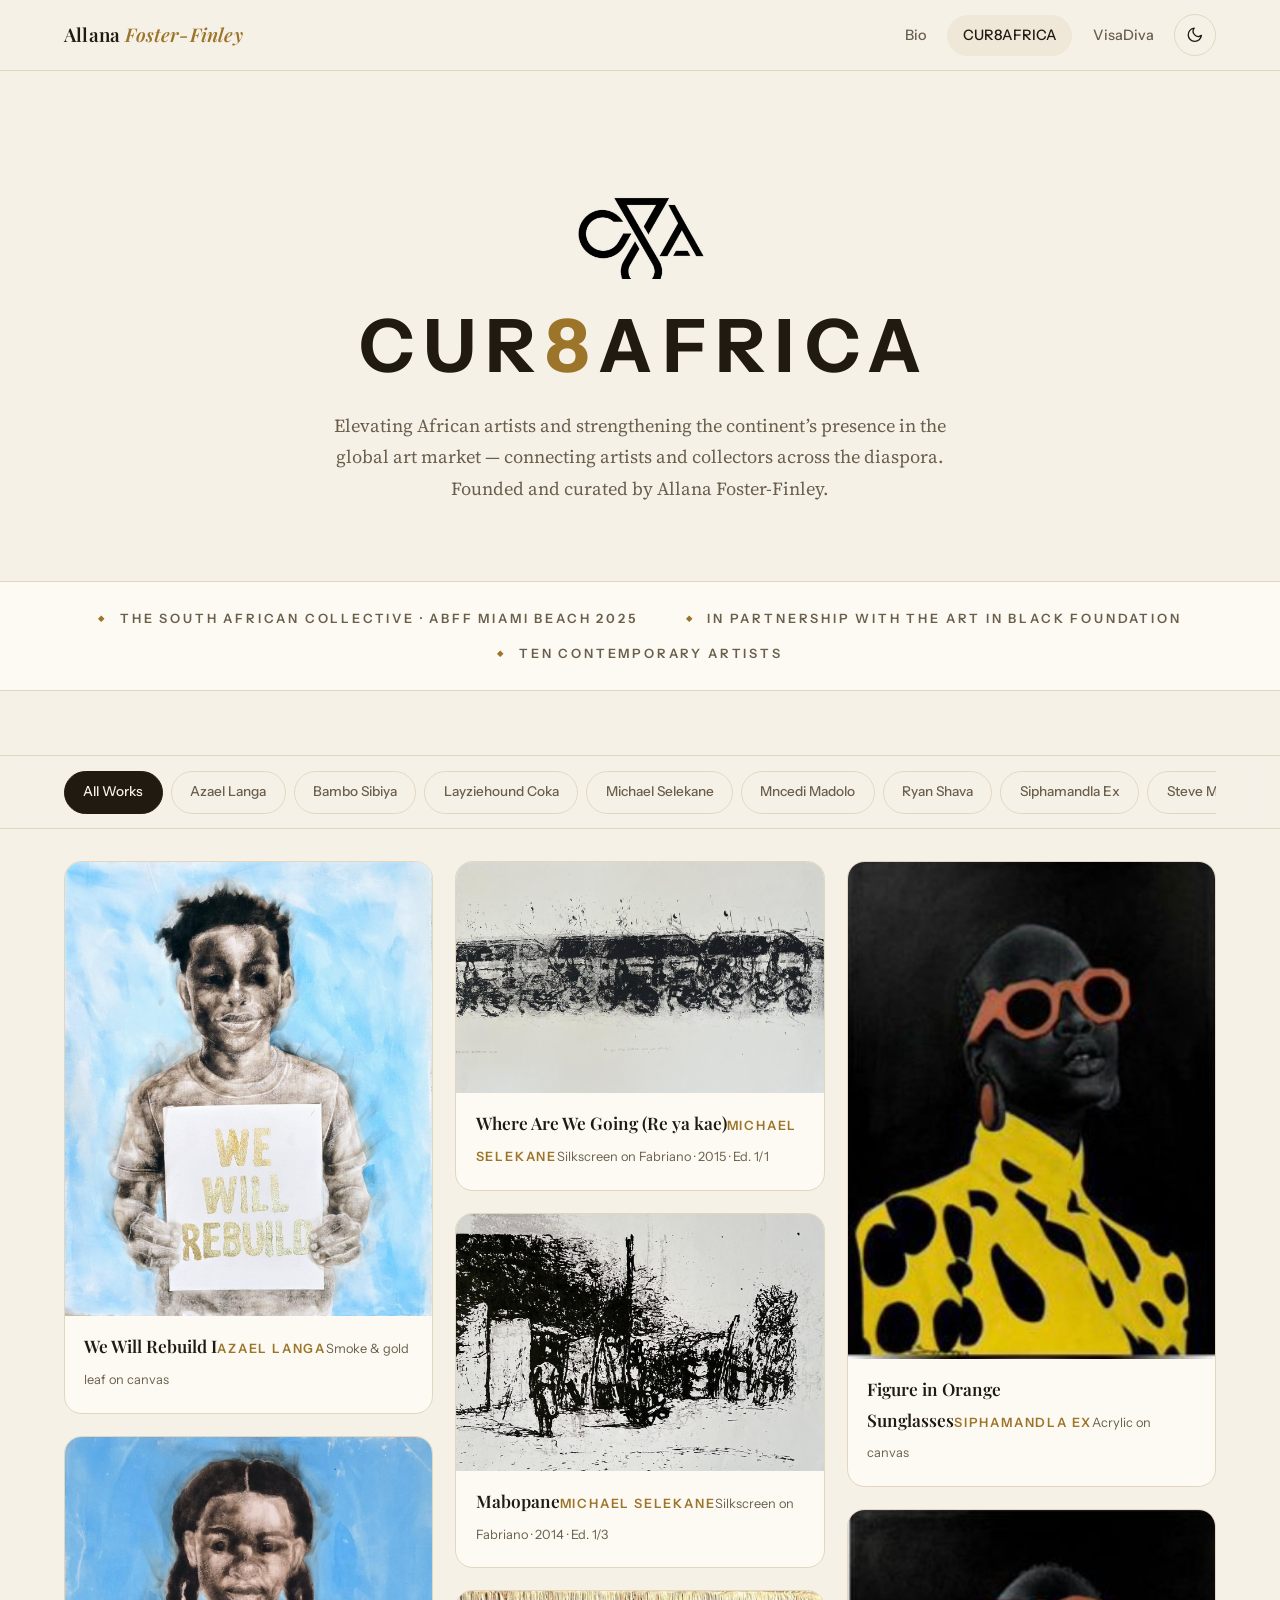
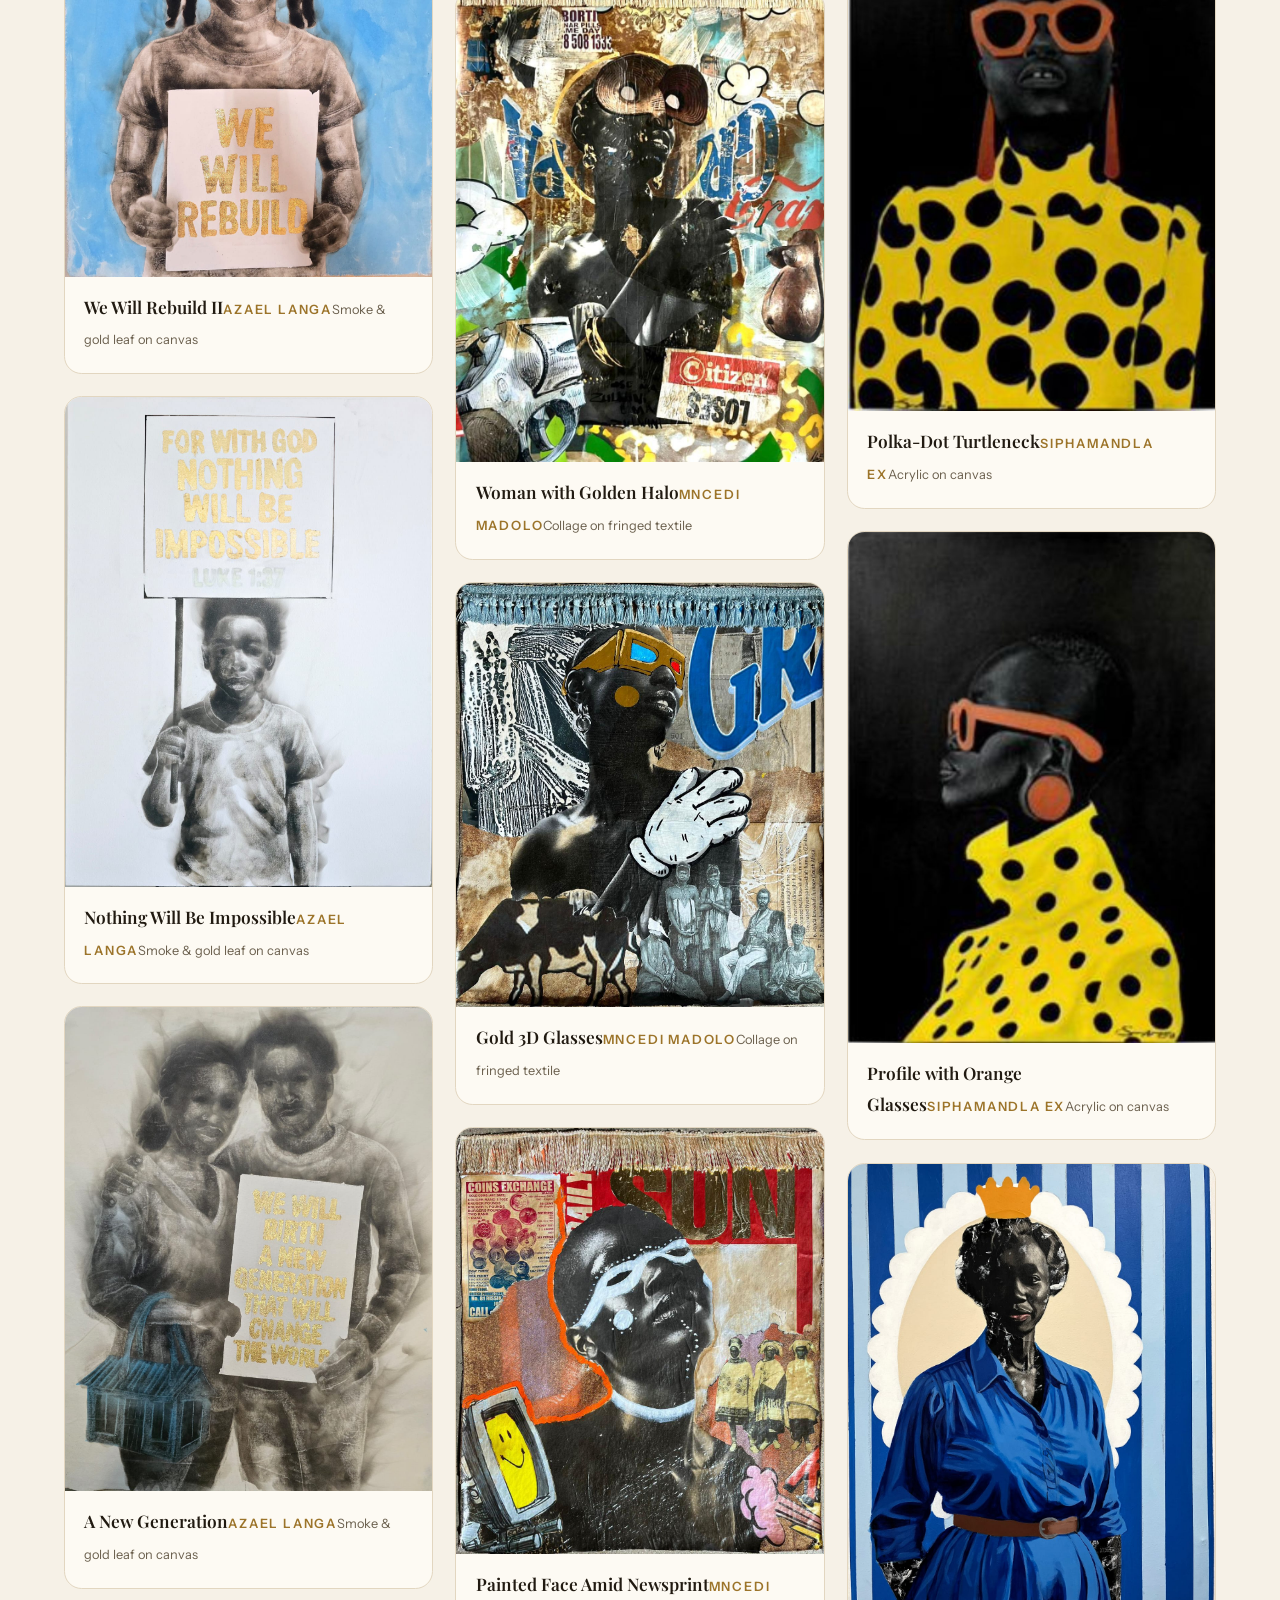
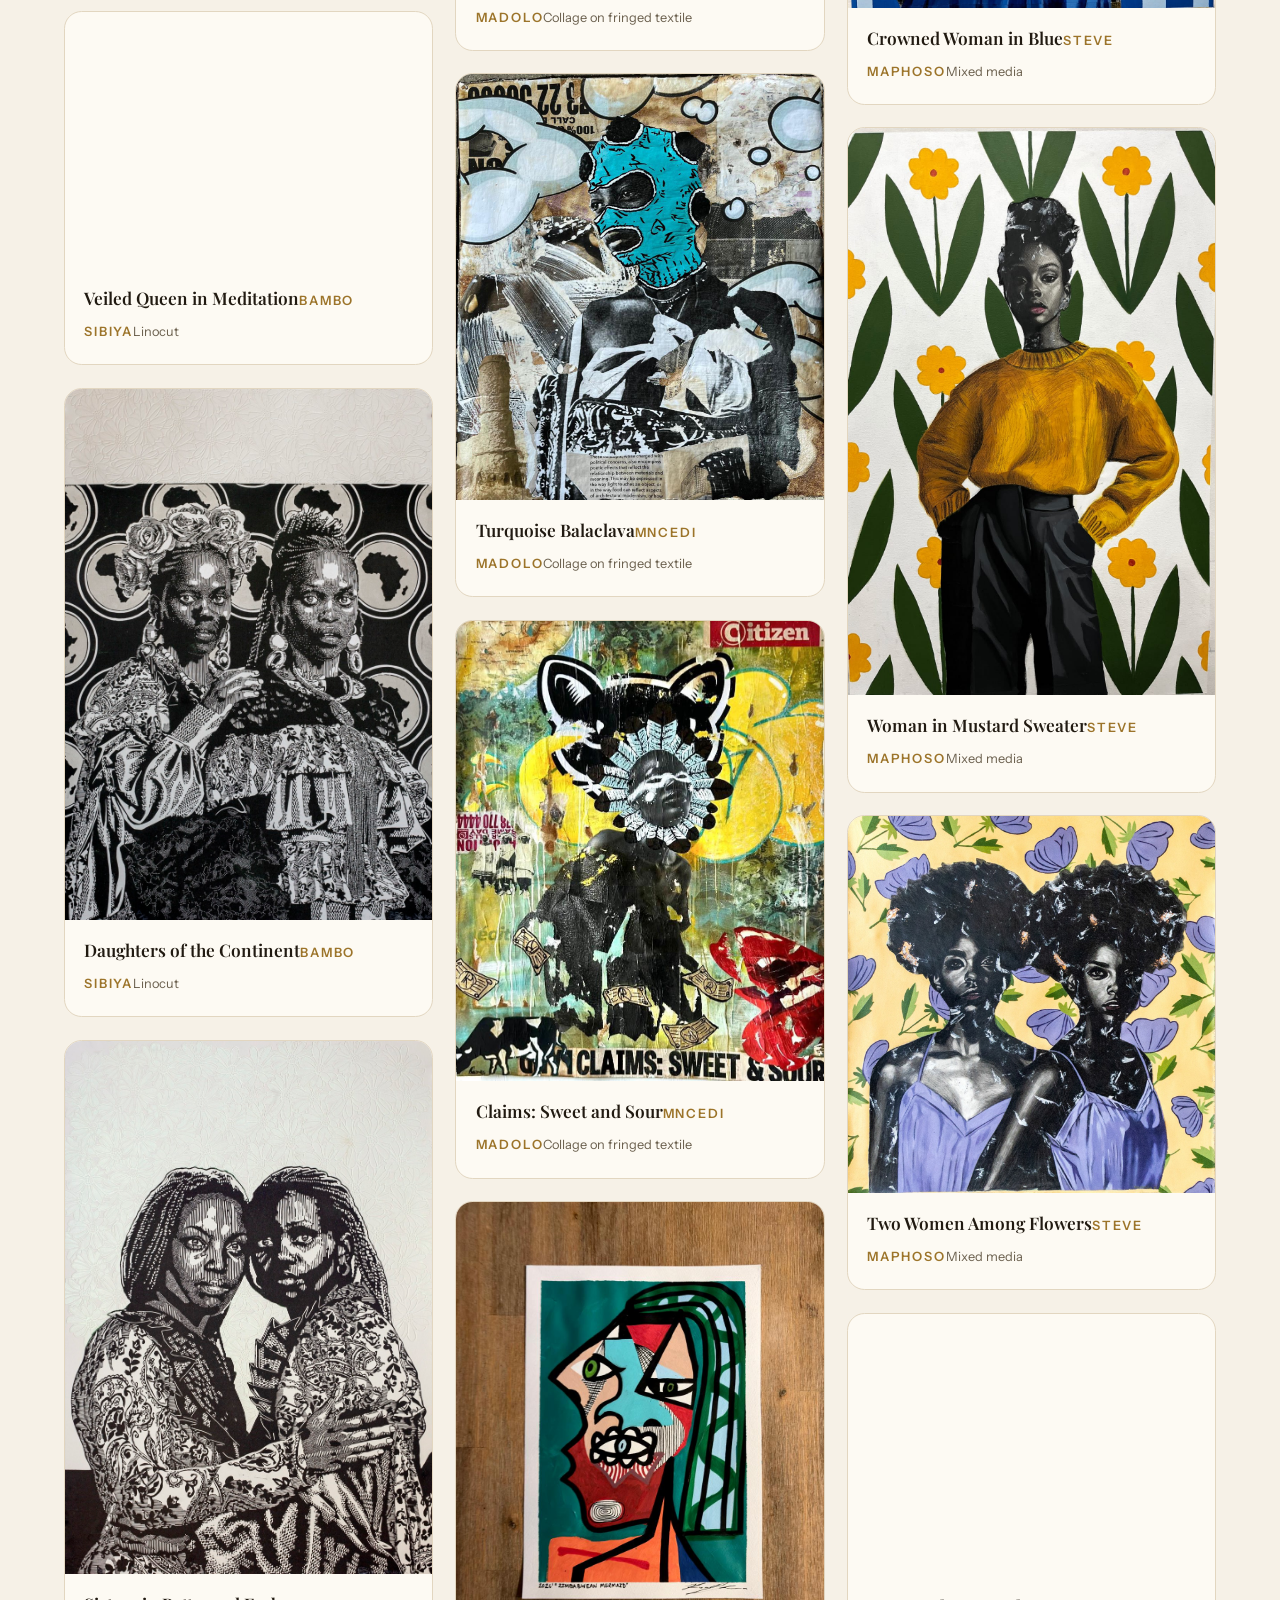
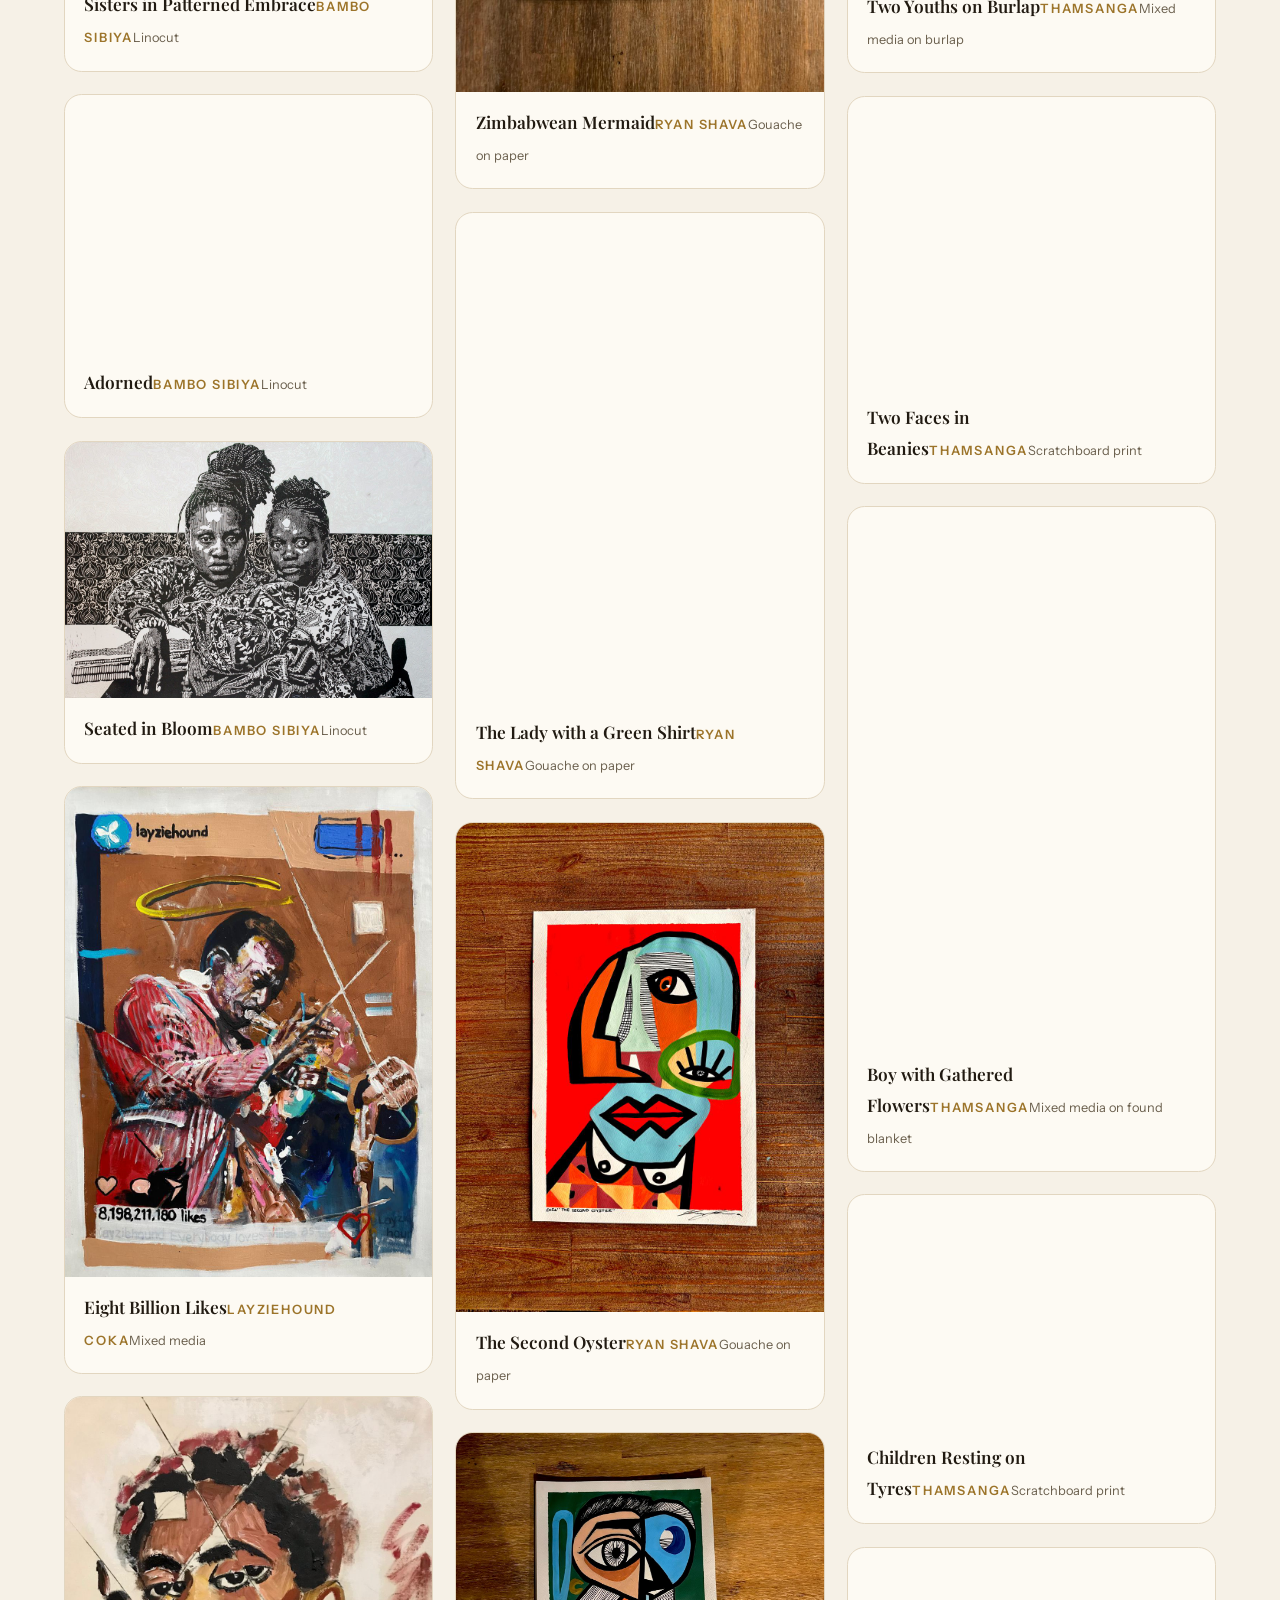
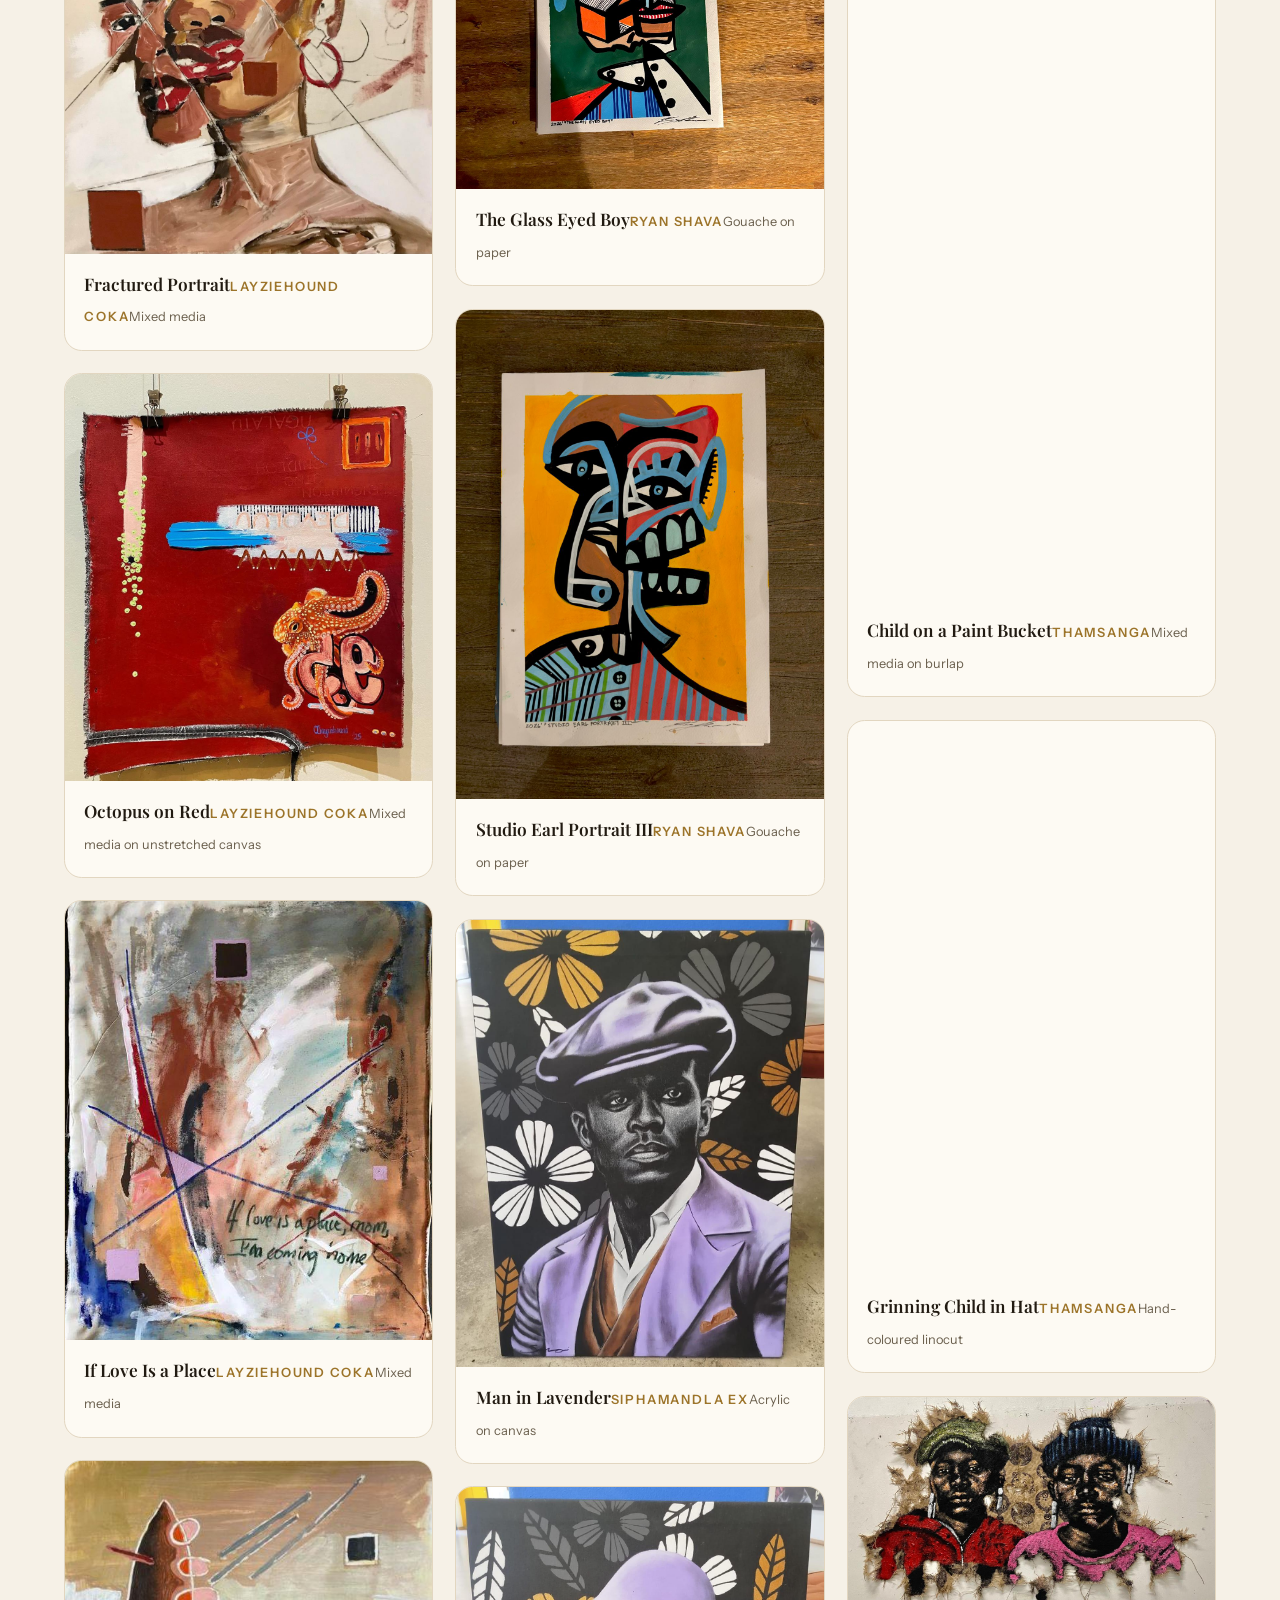
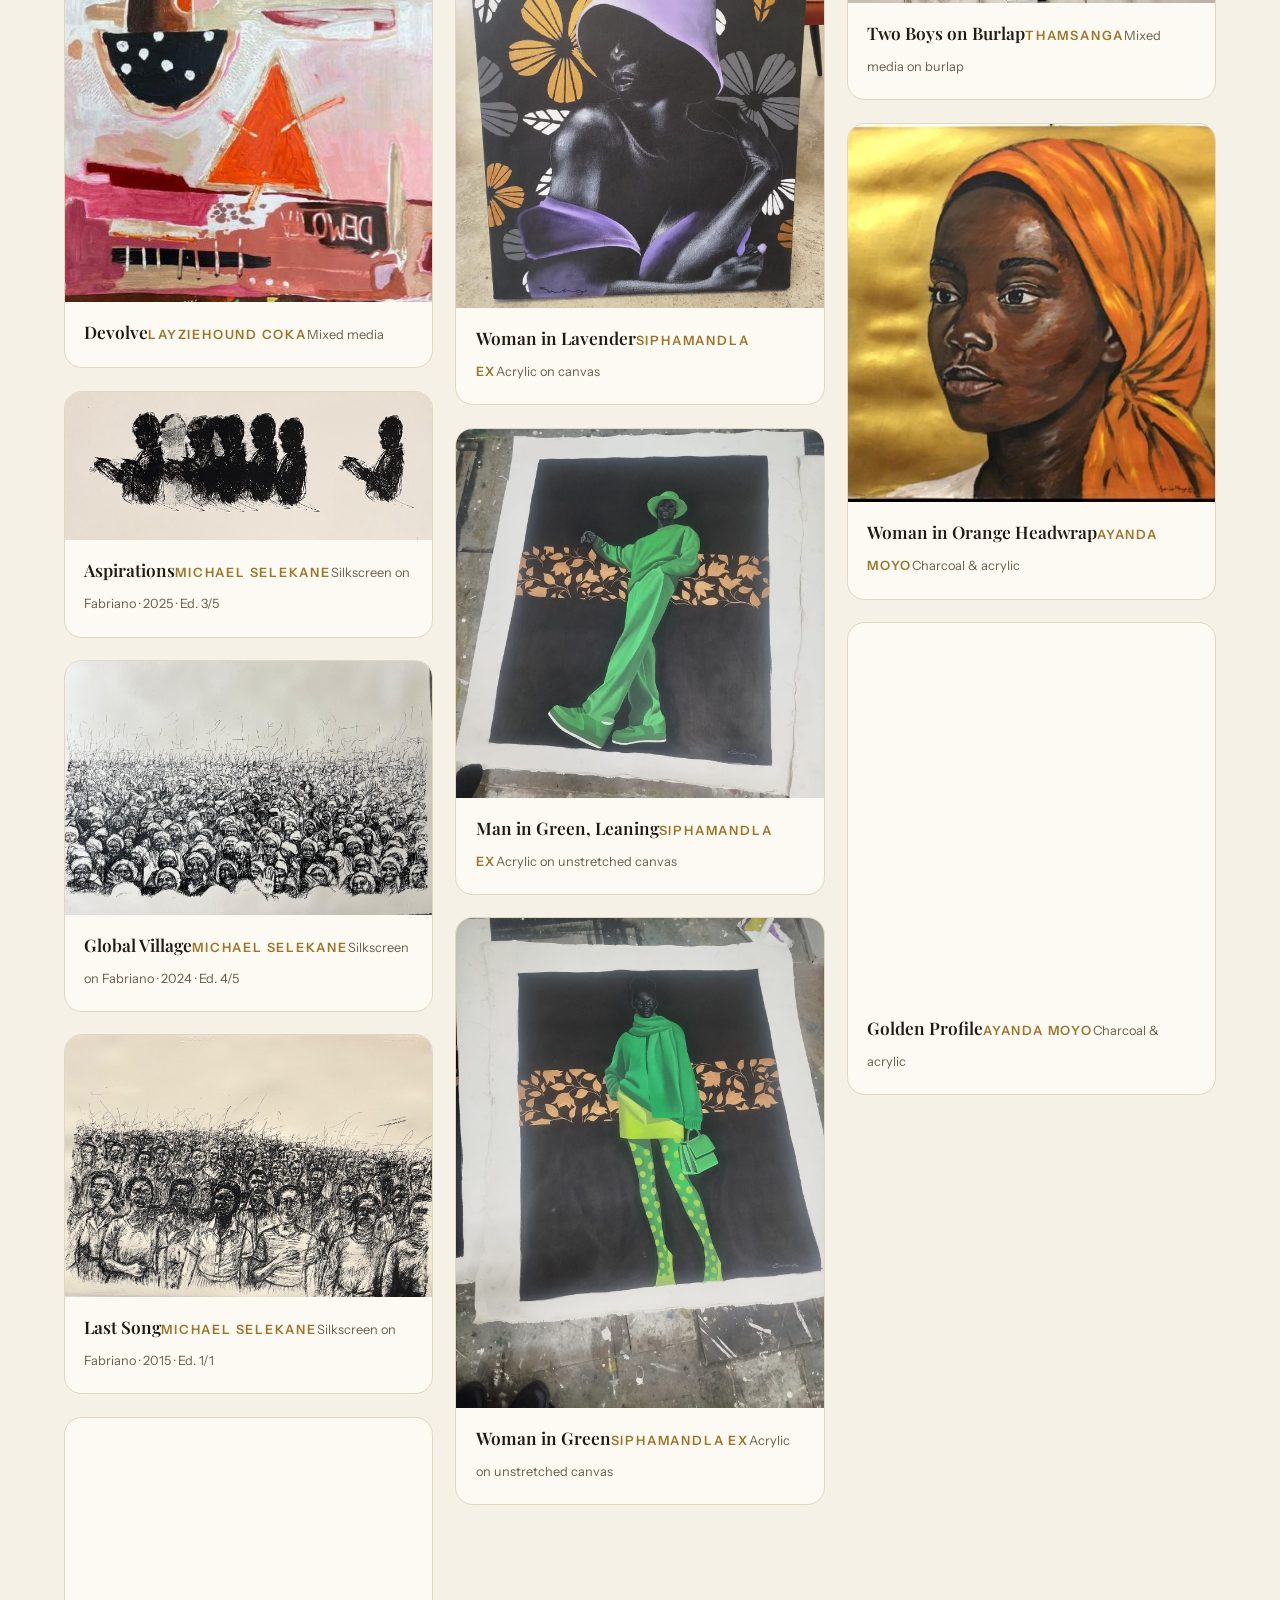
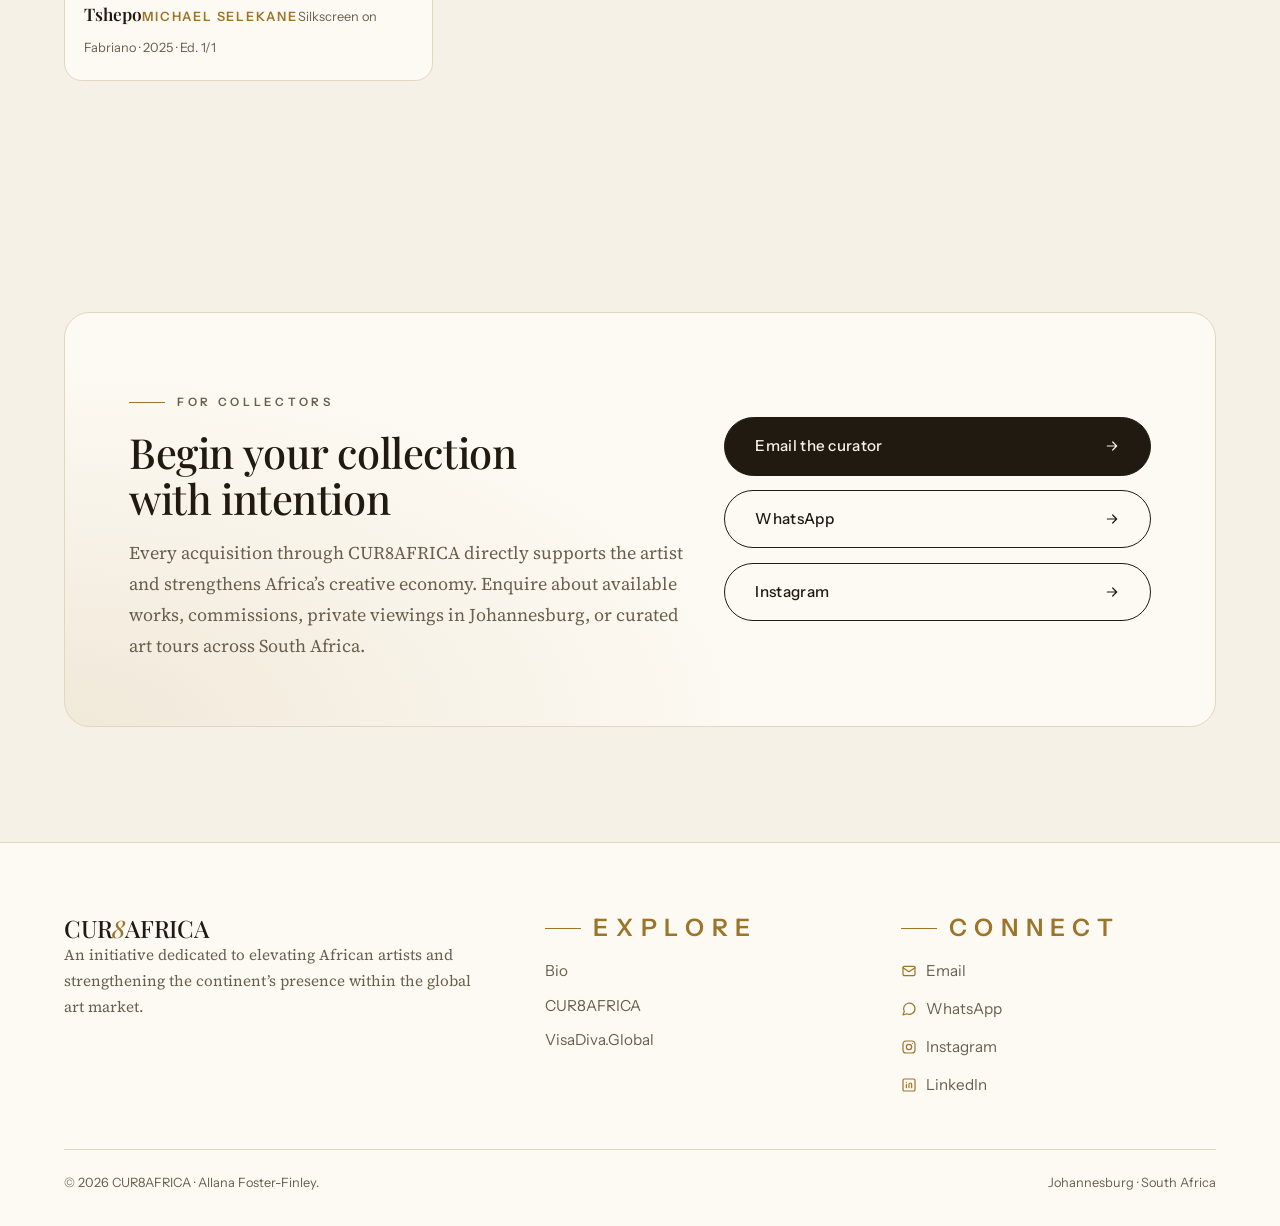
==== cur8africa.html @ b6841951 "Allana Foster-Finley — personal site (Bio, CUR8AFRICA, VisaDiva) Co-Authored-By: Claude Fable 5 <nor" ====
<!DOCTYPE html>
<html lang="en">
<head>
  <meta charset="UTF-8">
  <meta name="viewport" content="width=device-width, initial-scale=1">
  <title>CUR8AFRICA — Contemporary African Art, Curated by Allana Foster-Finley</title>
  <meta name="description" content="CUR8AFRICA connects African artists and collectors across the diaspora. Explore the collection — smoke paintings, linocuts, silkscreens and collage from ten contemporary artists.">
  <!-- Social share cards. NOTE: update the og:url/og:image domain when the site deploys. -->
  <meta property="og:type" content="website">
  <meta property="og:site_name" content="Allana Foster-Finley">
  <meta property="og:title" content="CUR8AFRICA — Contemporary African Art">
  <meta property="og:description" content="Ten contemporary African artists, one collection. Connecting artists and collectors across the diaspora — curated by Allana Foster-Finley.">
  <meta property="og:url" content="https://allanafosterfinley.com/cur8africa.html">
  <meta property="og:image" content="https://allanafosterfinley.com/assets/brand/og-cur8.jpg">
  <meta property="og:image:width" content="1200">
  <meta property="og:image:height" content="630">
  <meta name="twitter:card" content="summary_large_image">
  <meta name="twitter:title" content="CUR8AFRICA — Contemporary African Art">
  <meta name="twitter:description" content="Ten contemporary African artists, one collection. Connecting artists and collectors across the diaspora — curated by Allana Foster-Finley.">
  <meta name="twitter:image" content="https://allanafosterfinley.com/assets/brand/og-cur8.jpg">
  <link rel="icon" href="assets/brand/favicon.svg" type="image/svg+xml">
  <link rel="preconnect" href="https://fonts.googleapis.com">
  <link rel="preconnect" href="https://fonts.gstatic.com" crossorigin>
  <link rel="stylesheet" href="css/styles.css">
  <script>
    (function () {
      var t = localStorage.getItem('aff-theme') ||
        (matchMedia('(prefers-color-scheme: dark)').matches ? 'dark' : 'light');
      document.documentElement.setAttribute('data-theme', t);
    })();
  </script>
</head>
<body>
  <a class="skip-link" href="#main">Skip to main content</a>

  <header class="site-header">
    <div class="wrap site-header__inner">
      <a class="brand" href="index.html">Allana <em>Foster-Finley</em></a>
      <button class="nav-burger" type="button" aria-expanded="false" aria-controls="site-nav" aria-label="Open menu">
        <svg viewBox="0 0 24 24" fill="none" stroke="currentColor" stroke-width="1.8" stroke-linecap="round" aria-hidden="true"><path d="M4 7h16M4 12h16M4 17h16"/></svg>
      </button>
      <nav class="site-nav" id="site-nav" aria-label="Primary">
        <a href="index.html">Bio</a>
        <a href="cur8africa.html" aria-current="page">CUR8AFRICA</a>
        <a href="visadiva.html">VisaDiva</a>
        <button class="theme-toggle" type="button" aria-label="Toggle dark mode">
          <svg class="icon-moon" viewBox="0 0 24 24" fill="none" stroke="currentColor" stroke-width="1.8" stroke-linecap="round" stroke-linejoin="round" aria-hidden="true"><path d="M21 12.8A9 9 0 1 1 11.2 3a7 7 0 0 0 9.8 9.8z"/></svg>
          <svg class="icon-sun" viewBox="0 0 24 24" fill="none" stroke="currentColor" stroke-width="1.8" stroke-linecap="round" stroke-linejoin="round" aria-hidden="true"><circle cx="12" cy="12" r="4"/><path d="M12 2v2m0 16v2M4.9 4.9l1.4 1.4m11.4 11.4 1.4 1.4M2 12h2m16 0h2M4.9 19.1l1.4-1.4M17.7 6.3l1.4-1.4"/></svg>
        </button>
      </nav>
    </div>
  </header>

  <main id="main">
    <!-- ======= Gallery hero ======= -->
    <section class="gallery-hero">
      <div class="wrap">
        <img class="cur8-mark-img reveal" src="assets/brand/cur8africa-logo.jpg"
             alt="" width="500" height="500" fetchpriority="high">
        <h1 class="reveal" style="--d:.08s">CUR<span>8</span>AFRICA</h1>
        <p class="gallery-hero__sub reveal" style="--d:.16s">
          Elevating African artists and strengthening the continent&rsquo;s presence in the global
          art market — connecting artists and collectors across the diaspora. Founded and curated
          by Allana Foster-Finley.
        </p>
      </div>
    </section>

    <!-- ======= Exhibition note ======= -->
    <section class="roles" aria-label="Exhibition history">
      <div class="wrap">
        <ul>
          <li>The South African Collective &middot; ABFF Miami Beach 2025</li>
          <li>In partnership with the Art in Black Foundation</li>
          <li>Ten contemporary artists</li>
        </ul>
      </div>
    </section>

    <!-- ======= Filters + collection ======= -->
    <section class="section" id="collection" style="padding-top: clamp(2.5rem, 5vw, 4rem);">
      <div class="filters">
        <div class="wrap">
          <div class="filters__row" id="filters" role="group" aria-label="Filter artworks by artist"></div>
        </div>
      </div>
      <div class="wrap" style="margin-top: 2rem;">
        <p id="artist-note" class="serif" hidden
           style="font-style: italic; font-size: 1.15rem; color: var(--ink-2); margin-bottom: 1.6rem;"></p>
        <div class="masonry" id="masonry"></div>
      </div>
    </section>

    <!-- ======= Lightbox ======= -->
    <dialog class="lightbox" id="lightbox" aria-label="Artwork detail">
      <div class="lightbox__inner">
        <div class="lightbox__stage">
          <img src="" alt="">
        </div>
        <div class="lightbox__panel">
          <p class="a"></p>
          <h2></h2>
          <p class="m"></p>
          <p class="desc"></p>
          <a class="btn btn--gold" href="#">Enquire about this work</a>
        </div>
      </div>
      <button class="lightbox__close" type="button" aria-label="Close">
        <svg viewBox="0 0 24 24" fill="none" stroke="currentColor" stroke-width="1.8" stroke-linecap="round" aria-hidden="true"><path d="M6 6l12 12M18 6 6 18"/></svg>
      </button>
      <button class="lightbox__nav lightbox__nav--prev" type="button" aria-label="Previous artwork">
        <svg viewBox="0 0 24 24" fill="none" stroke="currentColor" stroke-width="1.8" stroke-linecap="round" stroke-linejoin="round" aria-hidden="true"><path d="M15 18l-6-6 6-6"/></svg>
      </button>
      <button class="lightbox__nav lightbox__nav--next" type="button" aria-label="Next artwork">
        <svg viewBox="0 0 24 24" fill="none" stroke="currentColor" stroke-width="1.8" stroke-linecap="round" stroke-linejoin="round" aria-hidden="true"><path d="M9 6l6 6-6 6"/></svg>
      </button>
    </dialog>

    <!-- ======= Collector inquiry ======= -->
    <section class="section">
      <div class="wrap">
        <div class="collector reveal">
          <div>
            <p class="kicker">For Collectors</p>
            <h2 style="margin-top:1rem;">Begin your collection with intention</h2>
            <p>Every acquisition through CUR8AFRICA directly supports the artist and strengthens
              Africa&rsquo;s creative economy. Enquire about available works, commissions, private
              viewings in Johannesburg, or curated art tours across South Africa.</p>
          </div>
          <div class="collector__actions">
            <a class="btn" href="mailto:info@allanafosterfinley.com?subject=Collector%20inquiry%20—%20CUR8AFRICA">Email the curator
              <svg viewBox="0 0 24 24" fill="none" stroke="currentColor" stroke-width="1.8" stroke-linecap="round" stroke-linejoin="round" aria-hidden="true"><path d="M5 12h14m-6-6 6 6-6 6"/></svg>
            </a>
            <a class="btn btn--ghost" href="https://wa.me/27788701417" rel="noopener" target="_blank">WhatsApp
              <svg viewBox="0 0 24 24" fill="none" stroke="currentColor" stroke-width="1.8" stroke-linecap="round" stroke-linejoin="round" aria-hidden="true"><path d="M5 12h14m-6-6 6 6-6 6"/></svg>
            </a>
            <a class="btn btn--ghost" href="https://www.instagram.com/allanafosterfinley/" rel="noopener" target="_blank">Instagram
              <svg viewBox="0 0 24 24" fill="none" stroke="currentColor" stroke-width="1.8" stroke-linecap="round" stroke-linejoin="round" aria-hidden="true"><path d="M5 12h14m-6-6 6 6-6 6"/></svg>
            </a>
          </div>
        </div>
      </div>
    </section>
  </main>

  <!-- ======= Footer ======= -->
  <footer class="site-footer">
    <div class="wrap">
      <div class="site-footer__grid">
        <div>
          <h3>CUR<em style="color:var(--gold)">8</em>AFRICA</h3>
          <p>An initiative dedicated to elevating African artists and strengthening the
            continent&rsquo;s presence within the global art market.</p>
        </div>
        <div>
          <h3 class="kicker" style="margin-bottom:1rem">Explore</h3>
          <ul class="footer-list">
            <li><a href="index.html">Bio</a></li>
            <li><a href="cur8africa.html">CUR8AFRICA</a></li>
            <li><a href="visadiva.html">VisaDiva.Global</a></li>
          </ul>
        </div>
        <div>
          <h3 class="kicker" style="margin-bottom:1rem">Connect</h3>
          <ul class="footer-list">
            <li><a href="mailto:info@allanafosterfinley.com">
              <svg viewBox="0 0 24 24" fill="none" stroke="currentColor" stroke-width="1.8" stroke-linecap="round" stroke-linejoin="round" aria-hidden="true"><rect x="3" y="5" width="18" height="14" rx="2"/><path d="m3 7 9 6 9-6"/></svg>
              Email</a></li>
            <li><a href="https://wa.me/27788701417" rel="noopener" target="_blank">
              <svg viewBox="0 0 24 24" fill="none" stroke="currentColor" stroke-width="1.8" stroke-linecap="round" stroke-linejoin="round" aria-hidden="true"><path d="M21 11.5a8.5 8.5 0 0 1-12.4 7.6L3 21l1.9-5.6A8.5 8.5 0 1 1 21 11.5z"/></svg>
              WhatsApp</a></li>
            <li><a href="https://www.instagram.com/allanafosterfinley/" rel="noopener" target="_blank">
              <svg viewBox="0 0 24 24" fill="none" stroke="currentColor" stroke-width="1.8" stroke-linecap="round" stroke-linejoin="round" aria-hidden="true"><rect x="3" y="3" width="18" height="18" rx="5"/><circle cx="12" cy="12" r="4"/><circle cx="17.2" cy="6.8" r=".8" fill="currentColor" stroke="none"/></svg>
              Instagram</a></li>
            <li><a href="https://www.linkedin.com/in/allanafosterfinley/" rel="noopener" target="_blank">
              <svg viewBox="0 0 24 24" fill="none" stroke="currentColor" stroke-width="1.8" stroke-linecap="round" stroke-linejoin="round" aria-hidden="true"><rect x="3" y="3" width="18" height="18" rx="2"/><path d="M8 11v5m0-8v.01M12 16v-5m0 0a2 2 0 0 1 4 0v5"/></svg>
              LinkedIn</a></li>
          </ul>
        </div>
      </div>
      <div class="footer-legal">
        <span>&copy; <span data-year>2026</span> CUR8AFRICA &middot; Allana Foster-Finley.</span>
        <span>Johannesburg &middot; South Africa</span>
      </div>
    </div>
  </footer>

  <script src="js/main.js" defer></script>
  <script src="js/gallery.js" defer></script>
</body>
</html>
---- css/styles.css ----
@charset "UTF-8";
/* ============================================================
   Allana Foster-Finley — shared design system
   Warm editorial: ivory, ink, gold.
   Type: Playfair Display (display) · Source Serif 4 (prose) · Instrument Sans (UI)
   ============================================================ */

@import url('https://fonts.googleapis.com/css2?family=Instrument+Sans:ital,wght@0,400;0,500;0,600;0,700;1,400&family=Playfair+Display:ital,wght@0,400;0,500;0,600;0,700;1,400;1,500&family=Source+Serif+4:ital,opsz,wght@0,8..60,400;0,8..60,500;0,8..60,600;1,8..60,400&display=swap');

:root {
  --bg: #F6F1E7;
  --surface: #FDFAF3;
  --surface-2: #EFE7D7;
  --ink: #211A11;
  --ink-2: #6A5F4D;
  --gold: #9C742A;
  --gold-soft: #C2A25E;
  --line: #E2D6C0;
  --shadow: 0 18px 50px -18px rgba(60, 44, 16, .28);
  --serif: 'Playfair Display', 'Georgia', serif;
  --body-serif: 'Source Serif 4', 'Georgia', serif;
  --sans: 'Instrument Sans', -apple-system, 'Helvetica Neue', sans-serif;
  --ease: cubic-bezier(.22, .61, .21, 1);
  --wrap: 72rem;
  color-scheme: light;
}

[data-theme="dark"] {
  --bg: #14100A;
  --surface: #1D1811;
  --surface-2: #262017;
  --ink: #F1E9D9;
  --ink-2: #B0A48C;
  --gold: #CDA75D;
  --gold-soft: #A5854B;
  --line: #322A1E;
  --shadow: 0 18px 50px -18px rgba(0, 0, 0, .65);
  color-scheme: dark;
}

/* ---------- reset & base ---------- */
*, *::before, *::after { box-sizing: border-box; }
* { margin: 0; }

html { scroll-behavior: smooth; }
@media (prefers-reduced-motion: reduce) { html { scroll-behavior: auto; } }

body {
  background: var(--bg);
  color: var(--ink);
  font-family: var(--body-serif);
  font-size: 1.125rem;
  line-height: 1.72;
  -webkit-font-smoothing: antialiased;
  transition: background-color .45s var(--ease), color .45s var(--ease);
  min-height: 100dvh;
}

img, svg, video { display: block; max-width: 100%; }
input, button, textarea, select { font: inherit; color: inherit; }

h1, h2, h3, .serif {
  font-family: var(--serif);
  font-weight: 500;
  line-height: 1.12;
  letter-spacing: -.01em;
  text-wrap: balance;
}

p { text-wrap: pretty; }

a { color: inherit; }

::selection { background: var(--gold); color: #fff; }

:focus-visible {
  outline: 2px solid var(--gold);
  outline-offset: 3px;
  border-radius: 2px;
}

/* UI voice: interface elements speak Instrument Sans; prose stays Source Serif 4 */
.site-nav a, .btn, .chip, .kicker,
.roles ul, .hero__meta, .visa-hero__badges,
.venture-card__tag, .venture-card__go,
.footer-list, .footer-legal,
.art-card figcaption, .lightbox__panel .a, .lightbox__panel .m,
.form-card, .form-note, .audience,
.fact-card--photo figcaption, .door__hint,
.affiliations li span, .portrait-placeholder p {
  font-family: var(--sans);
}

/* ---------- utilities ---------- */
.wrap {
  width: min(100% - 2.5rem, var(--wrap));
  margin-inline: auto;
}
.wrap--narrow { width: min(100% - 2.5rem, 46rem); }

.kicker {
  display: flex;
  align-items: center;
  gap: .75rem;
  font-size: .72rem;
  font-weight: 600;
  letter-spacing: .32em;
  text-transform: uppercase;
  color: var(--gold);
}
.kicker::before {
  content: "";
  width: 2.25rem;
  height: 1px;
  background: var(--gold);
  flex: none;
}

.section { padding-block: clamp(4rem, 9vw, 7.5rem); }
.section + .section { padding-top: 0; }

.section-head { max-width: 44rem; margin-bottom: clamp(2.25rem, 5vw, 3.75rem); }
.section-head h2 { font-size: clamp(1.9rem, 4vw, 2.9rem); margin-top: 1rem; }
.section-head p { color: var(--ink-2); margin-top: 1rem; }

/* buttons */
.btn {
  display: inline-flex;
  align-items: center;
  justify-content: center;
  gap: .6rem;
  padding: .95rem 1.9rem;
  border-radius: 999px;
  border: 1px solid var(--ink);
  background: var(--ink);
  color: var(--bg);
  font-weight: 500;
  font-size: .95rem;
  letter-spacing: .02em;
  text-decoration: none;
  cursor: pointer;
  transition: transform .25s var(--ease), background-color .25s var(--ease), color .25s var(--ease), border-color .25s var(--ease), box-shadow .25s var(--ease);
}
.btn:hover { background: var(--gold); border-color: var(--gold); color: #fff; transform: translateY(-2px); box-shadow: var(--shadow); }
.btn:active { transform: translateY(0) scale(.98); }

.btn--ghost { background: transparent; color: var(--ink); }
.btn--ghost:hover { background: var(--ink); border-color: var(--ink); color: var(--bg); }

.btn--gold { background: var(--gold); border-color: var(--gold); color: #fff; }
.btn--gold:hover { background: var(--ink); border-color: var(--ink); color: var(--bg); }

.btn svg { width: 1rem; height: 1rem; flex: none; }

.text-link {
  color: var(--gold);
  font-weight: 500;
  text-decoration: none;
  border-bottom: 1px solid transparent;
  transition: border-color .2s var(--ease);
}
.text-link:hover { border-color: var(--gold); }

/* scroll reveal */
.reveal {
  opacity: 0;
  transform: translateY(26px);
  transition: opacity .8s var(--ease), transform .8s var(--ease);
  transition-delay: var(--d, 0s);
}
.reveal.is-in { opacity: 1; transform: none; }

@media (prefers-reduced-motion: reduce) {
  .reveal { opacity: 1; transform: none; transition: none; }
}

/* ---------- header ---------- */
.site-header {
  position: sticky;
  top: 0;
  z-index: 60;
  background: color-mix(in srgb, var(--bg) 82%, transparent);
  -webkit-backdrop-filter: blur(14px);
  backdrop-filter: blur(14px);
  border-bottom: 1px solid var(--line);
  transition: background-color .45s var(--ease), border-color .45s var(--ease);
}
.site-header__inner {
  display: flex;
  align-items: center;
  justify-content: space-between;
  gap: 1rem;
  padding-block: .9rem;
}

.brand {
  font-family: var(--serif);
  font-size: 1.18rem;
  font-weight: 600;
  letter-spacing: .01em;
  text-decoration: none;
  white-space: nowrap;
}
.brand em { font-style: italic; color: var(--gold); }

.site-nav { display: flex; align-items: center; gap: .35rem; }
.site-nav a {
  padding: .5rem .95rem;
  border-radius: 999px;
  font-size: .9rem;
  font-weight: 500;
  text-decoration: none;
  color: var(--ink-2);
  transition: color .2s var(--ease), background-color .2s var(--ease);
}
.site-nav a:hover { color: var(--ink); background: var(--surface-2); }
.site-nav a[aria-current="page"] { color: var(--ink); background: var(--surface-2); }

.theme-toggle {
  display: inline-flex;
  align-items: center;
  justify-content: center;
  width: 2.6rem;
  height: 2.6rem;
  border-radius: 999px;
  border: 1px solid var(--line);
  background: transparent;
  cursor: pointer;
  color: var(--ink);
  transition: border-color .2s var(--ease), background-color .2s var(--ease), transform .2s var(--ease);
}
.theme-toggle:hover { border-color: var(--gold); transform: rotate(15deg); }
.theme-toggle svg { width: 1.1rem; height: 1.1rem; }
.theme-toggle .icon-sun { display: none; }
[data-theme="dark"] .theme-toggle .icon-sun { display: block; }
[data-theme="dark"] .theme-toggle .icon-moon { display: none; }

/* mobile nav */
.nav-burger {
  display: none;
  width: 2.6rem;
  height: 2.6rem;
  border-radius: 999px;
  border: 1px solid var(--line);
  background: transparent;
  cursor: pointer;
  align-items: center;
  justify-content: center;
}
.nav-burger svg { width: 1.2rem; height: 1.2rem; }

@media (max-width: 47rem) {
  .nav-burger { display: inline-flex; }
  .site-nav {
    position: absolute;
    top: calc(100% + .5rem);
    right: 1.25rem;
    flex-direction: column;
    align-items: stretch;
    min-width: 13rem;
    padding: .6rem;
    background: var(--surface);
    border: 1px solid var(--line);
    border-radius: 1.1rem;
    box-shadow: var(--shadow);
    opacity: 0;
    visibility: hidden;
    transform: translateY(-8px);
    transition: opacity .25s var(--ease), transform .25s var(--ease), visibility .25s;
  }
  .site-nav.is-open { opacity: 1; visibility: visible; transform: none; }
  .site-nav a { padding: .8rem 1rem; }
}

/* ---------- footer ---------- */
.site-footer {
  border-top: 1px solid var(--line);
  background: var(--surface);
  padding-block: clamp(3rem, 6vw, 4.5rem) 2rem;
  transition: background-color .45s var(--ease), border-color .45s var(--ease);
}
.site-footer__grid {
  display: grid;
  gap: 2.5rem;
  grid-template-columns: 1.4fr 1fr 1fr;
}
@media (max-width: 47rem) { .site-footer__grid { grid-template-columns: 1fr; } }

.site-footer h3 { font-size: 1.5rem; }
.site-footer p { color: var(--ink-2); font-size: .95rem; max-width: 26rem; }

.footer-list { list-style: none; padding: 0; display: grid; gap: .55rem; font-size: .95rem; }
.footer-list a {
  display: inline-flex;
  align-items: center;
  gap: .6rem;
  color: var(--ink-2);
  text-decoration: none;
  transition: color .2s var(--ease);
}
.footer-list a:hover { color: var(--gold); }
.footer-list svg { width: 1rem; height: 1rem; flex: none; color: var(--gold); }

.footer-legal {
  margin-top: 3rem;
  padding-top: 1.4rem;
  border-top: 1px solid var(--line);
  display: flex;
  flex-wrap: wrap;
  justify-content: space-between;
  gap: .8rem;
  font-size: .8rem;
  color: var(--ink-2);
}

/* ============================================================
   BIO PAGE
   ============================================================ */

/* --- door intro --- */
.door {
  position: fixed;
  inset: 0;
  z-index: 100;
  display: grid;
  place-items: center;
  perspective: 1400px;
  background: #0E0B06;
  overflow: hidden;
}
.door[hidden] { display: none; }

.door__panel {
  position: absolute;
  top: 0;
  bottom: 0;
  width: 50.5%;
  background:
    linear-gradient(180deg, rgba(255,255,255,.045), rgba(255,255,255,0) 30%),
    linear-gradient(90deg, #17120A, #1E1810 55%, #17120A);
  transition: transform 1.5s var(--ease);
  will-change: transform;
}
.door__panel::after {
  content: "";
  position: absolute;
  inset: 2rem;
  border: 1px solid rgba(205, 167, 93, .28);
}
.door__panel--left { left: 0; transform-origin: left center; border-right: 1px solid rgba(205,167,93,.5); }
.door__panel--right { right: 0; transform-origin: right center; border-left: 1px solid rgba(205,167,93,.5); }

.door.is-open .door__panel--left { transform: rotateY(74deg); }
.door.is-open .door__panel--right { transform: rotateY(-74deg); }

.door__seam {
  position: absolute;
  top: 0;
  bottom: 0;
  left: 50%;
  width: 2px;
  transform: translateX(-50%);
  background: linear-gradient(180deg, transparent, #CDA75D 18%, #F5E3B8 50%, #CDA75D 82%, transparent);
  filter: blur(1px);
  opacity: .8;
  transition: opacity 1s var(--ease), width .8s var(--ease);
}
.door.is-open .door__seam { width: 40vw; opacity: 0; }

.door__content {
  position: relative;
  z-index: 2;
  text-align: center;
  color: #EFE6D2;
  padding: 1.5rem;
  transition: opacity .7s var(--ease), transform .7s var(--ease);
}
.door.is-open .door__content { opacity: 0; transform: scale(1.05); pointer-events: none; }

.door__monogram {
  font-family: var(--serif);
  font-size: clamp(2.6rem, 7vw, 4rem);
  font-weight: 500;
  letter-spacing: .28em;
  text-indent: .28em;
  color: #CDA75D;
}
.door__quote {
  font-family: var(--serif);
  font-style: italic;
  font-size: clamp(1.15rem, 2.6vw, 1.6rem);
  max-width: 24ch;
  margin: 1.2rem auto 0;
  line-height: 1.5;
  color: rgba(239, 230, 210, .92);
}
.door__hint {
  margin-top: 2.4rem;
  display: inline-flex;
  align-items: center;
  gap: .75rem;
  padding: .9rem 2rem;
  border-radius: 999px;
  border: 1px solid rgba(205,167,93,.55);
  background: transparent;
  color: #EFE6D2;
  font-size: .82rem;
  font-weight: 500;
  letter-spacing: .28em;
  text-transform: uppercase;
  text-indent: .28em;
  cursor: pointer;
  transition: background-color .3s var(--ease), color .3s var(--ease), box-shadow .3s var(--ease);
  animation: doorPulse 2.6s var(--ease) infinite;
}
.door__hint:hover { background: #CDA75D; color: #14100A; box-shadow: 0 0 40px rgba(205,167,93,.35); }

@keyframes doorPulse {
  0%, 100% { box-shadow: 0 0 0 0 rgba(205,167,93,.35); }
  50% { box-shadow: 0 0 0 14px rgba(205,167,93,0); }
}

.door.is-open { pointer-events: none; }
.door.is-gone { opacity: 0; transition: opacity .6s var(--ease) .9s; }

@media (prefers-reduced-motion: reduce) {
  .door__panel, .door__seam, .door__content, .door.is-gone { transition: opacity .3s ease; }
  .door.is-open .door__panel--left, .door.is-open .door__panel--right { transform: none; opacity: 0; }
  .door__hint { animation: none; }
}

/* --- hero --- */
.hero { padding-block: clamp(4rem, 10vw, 8rem) clamp(3rem, 7vw, 5rem); }
.hero__grid {
  display: grid;
  grid-template-columns: 1.15fr .85fr;
  gap: clamp(2.5rem, 6vw, 5rem);
  align-items: center;
}
@media (max-width: 56rem) { .hero__grid { grid-template-columns: 1fr; } }

.hero h1 {
  font-size: clamp(2.9rem, 7vw, 5.4rem);
  margin-top: 1.2rem;
}
.hero h1 em { font-style: italic; color: var(--gold); }

.hero__lede {
  margin-top: 1.6rem;
  font-size: clamp(1.05rem, 1.6vw, 1.2rem);
  color: var(--ink-2);
  max-width: 34rem;
}

.hero__meta {
  margin-top: 2rem;
  display: flex;
  flex-wrap: wrap;
  gap: .6rem 1.6rem;
  font-size: .85rem;
  font-weight: 500;
  color: var(--ink-2);
}
.hero__meta span { display: inline-flex; align-items: center; gap: .5rem; }
.hero__meta svg { width: .95rem; height: .95rem; color: var(--gold); }

.hero__cta { margin-top: 2.4rem; display: flex; flex-wrap: wrap; gap: .9rem; }

.hero__portrait { position: relative; }
.hero__portrait-frame {
  position: relative;
  aspect-ratio: 4 / 5;
  border-radius: 42% 42% 1.4rem 1.4rem / 34% 34% 1.4rem 1.4rem;
  overflow: hidden;
  background: linear-gradient(160deg, var(--surface-2), var(--surface));
  border: 1px solid var(--line);
  box-shadow: var(--shadow);
}
.hero__portrait-frame img { width: 100%; height: 100%; object-fit: cover; }
.hero__portrait::after {
  content: "";
  position: absolute;
  inset: 1.1rem -1.1rem -1.1rem 1.1rem;
  border: 1px solid var(--gold-soft);
  border-radius: 42% 42% 1.4rem 1.4rem / 34% 34% 1.4rem 1.4rem;
  z-index: -1;
  opacity: .55;
}

.portrait-placeholder {
  width: 100%;
  height: 100%;
  display: grid;
  place-items: center;
  text-align: center;
  padding: 2rem;
}
.portrait-placeholder span {
  font-family: var(--serif);
  font-size: clamp(4rem, 10vw, 6.5rem);
  color: var(--gold-soft);
  letter-spacing: .1em;
}
.portrait-placeholder p { font-size: .8rem; color: var(--ink-2); letter-spacing: .12em; text-transform: uppercase; }

/* --- roles strip --- */
.roles {
  border-block: 1px solid var(--line);
  background: var(--surface);
  padding-block: 1.6rem;
}
.roles ul {
  list-style: none;
  padding: 0;
  display: flex;
  flex-wrap: wrap;
  justify-content: center;
  gap: .8rem 3rem;
  font-size: .8rem;
  font-weight: 600;
  letter-spacing: .22em;
  text-transform: uppercase;
  color: var(--ink-2);
}
.roles li { display: inline-flex; align-items: center; gap: .8rem; }
.roles li::before { content: "\25C6"; font-size: .5rem; color: var(--gold); }

/* --- bio body --- */
.bio-grid {
  display: grid;
  grid-template-columns: minmax(0, 1fr) 17rem;
  gap: clamp(2.5rem, 6vw, 5rem);
  align-items: start;
}
@media (max-width: 56rem) { .bio-grid { grid-template-columns: 1fr; } }

.bio-copy { max-width: 44rem; }
.bio-copy > p + p { margin-top: 1.35rem; }
.bio-copy .drop::first-letter {
  font-family: var(--serif);
  font-size: 3.4em;
  float: left;
  line-height: .85;
  padding-right: .12em;
  color: var(--gold);
}
.bio-copy strong { font-weight: 600; }

.bio-aside {
  position: sticky;
  top: 6rem;
  display: grid;
  gap: 1rem;
}
.fact-card {
  border: 1px solid var(--line);
  border-radius: 1.2rem;
  background: var(--surface);
  padding: 1.4rem 1.5rem;
}
.fact-card h3 { font-size: .72rem; font-family: var(--sans); font-weight: 600; letter-spacing: .26em; text-transform: uppercase; color: var(--gold); }
.fact-card p { margin-top: .5rem; font-size: .95rem; color: var(--ink-2); }
.fact-card p b { color: var(--ink); font-weight: 600; }

.fact-card--photo { padding: .65rem; }
.fact-card--photo img { width: 100%; height: auto; border-radius: .7rem; }
.fact-card--photo figcaption {
  padding: .7rem .5rem .35rem;
  font-size: .8rem;
  color: var(--ink-2);
  line-height: 1.45;
}

/* --- pull quote --- */
.pullquote {
  position: relative;
  text-align: center;
  padding-block: clamp(4rem, 9vw, 7rem);
  background:
    radial-gradient(60% 120% at 50% 0%, color-mix(in srgb, var(--gold) 9%, transparent), transparent 70%),
    var(--surface);
  border-block: 1px solid var(--line);
}
.pullquote blockquote {
  font-family: var(--serif);
  font-style: italic;
  font-size: clamp(1.5rem, 3.6vw, 2.5rem);
  line-height: 1.35;
  max-width: 26ch;
  margin-inline: auto;
}
.pullquote blockquote em { color: var(--gold); }
.pullquote figcaption {
  margin-top: 1.6rem;
  font-size: .78rem;
  font-weight: 600;
  letter-spacing: .3em;
  text-transform: uppercase;
  color: var(--ink-2);
}

/* --- affiliations --- */
.affiliations ul {
  list-style: none;
  padding: 0;
  display: grid;
  grid-template-columns: repeat(auto-fill, minmax(14rem, 1fr));
  gap: 1px;
  background: var(--line);
  border: 1px solid var(--line);
  border-radius: 1.2rem;
  overflow: hidden;
}
.affiliations li {
  background: var(--surface);
  padding: 1.5rem 1.6rem;
  font-size: .92rem;
  display: grid;
  gap: .3rem;
}
.affiliations li b { font-weight: 600; }
.affiliations li span { color: var(--ink-2); font-size: .82rem; }

/* --- venture cards --- */
.ventures { display: grid; grid-template-columns: 1fr 1fr; gap: 1.5rem; }
@media (max-width: 56rem) { .ventures { grid-template-columns: 1fr; } }

.venture-card {
  position: relative;
  display: flex;
  flex-direction: column;
  gap: 1.1rem;
  padding: clamp(1.8rem, 4vw, 2.8rem);
  border-radius: 1.6rem;
  border: 1px solid var(--line);
  overflow: hidden;
  text-decoration: none;
  min-height: 21rem;
  isolation: isolate;
  transition: transform .35s var(--ease), box-shadow .35s var(--ease), border-color .35s var(--ease);
}
.venture-card:hover { transform: translateY(-6px); box-shadow: var(--shadow); border-color: var(--gold-soft); }

.venture-card--art { background: #171310; color: #F1E9D9; }
.venture-card--art .venture-card__tag { color: #CDA75D; }
.venture-card--art img.venture-card__bg {
  position: absolute;
  inset: 0;
  z-index: -1;
  width: 100%;
  height: 100%;
  object-fit: cover;
  opacity: .34;
  transition: opacity .45s var(--ease), transform 1.2s var(--ease);
}
.venture-card--art:hover img.venture-card__bg { opacity: .46; transform: scale(1.04); }

.venture-card--visa {
  background:
    radial-gradient(120% 140% at 100% 0%, color-mix(in srgb, var(--gold) 16%, transparent), transparent 60%),
    var(--surface);
}

.venture-card__tag {
  font-size: .72rem;
  font-weight: 600;
  letter-spacing: .3em;
  text-transform: uppercase;
  color: var(--gold);
}
.venture-card h3 { font-size: clamp(1.7rem, 3vw, 2.3rem); }
.venture-card p { font-size: .98rem; opacity: .85; max-width: 30rem; }
.venture-card__go {
  margin-top: auto;
  display: inline-flex;
  align-items: center;
  gap: .6rem;
  font-size: .88rem;
  font-weight: 600;
  letter-spacing: .06em;
}
.venture-card__go svg { width: 1.05rem; height: 1.05rem; transition: transform .3s var(--ease); }
.venture-card:hover .venture-card__go svg { transform: translateX(6px); }

/* --- legacy band --- */
.legacy {
  text-align: center;
  max-width: 42rem;
  margin-inline: auto;
}
.legacy p.mantra {
  font-family: var(--serif);
  font-size: clamp(1.3rem, 2.6vw, 1.75rem);
  line-height: 1.5;
}
.legacy p.mantra em { color: var(--gold); font-style: italic; }
.legacy p.note { margin-top: 1.4rem; color: var(--ink-2); font-size: .98rem; }

/* ============================================================
   CUR8AFRICA PAGE
   ============================================================ */

.gallery-hero {
  position: relative;
  padding-block: clamp(4rem, 9vw, 7rem) clamp(3rem, 6vw, 5rem);
  text-align: center;
}
.gallery-hero .cur8-mark { width: clamp(4.5rem, 9vw, 6.5rem); margin-inline: auto; color: var(--ink); }
.gallery-hero .cur8-mark-img {
  width: clamp(6rem, 12vw, 8.5rem);
  height: auto;
  aspect-ratio: 500 / 352;
  object-fit: cover;
  object-position: top;
  margin-inline: auto;
  mix-blend-mode: multiply; /* white background melts into the ivory page */
}
[data-theme="dark"] .gallery-hero .cur8-mark-img {
  filter: invert(1);
  mix-blend-mode: screen; /* inverted: black background melts into the dark page */
}
.gallery-hero h1 {
  margin-top: 1.6rem;
  font-family: var(--sans);
  font-weight: 700;
  font-size: clamp(2.2rem, 6.5vw, 4.6rem);
  letter-spacing: .14em;
  text-indent: .14em;
}
.gallery-hero h1 span { color: var(--gold); }
.gallery-hero .gallery-hero__sub {
  margin-top: 1.4rem;
  max-width: 40rem;
  margin-inline: auto;
  color: var(--ink-2);
  font-size: clamp(1rem, 1.5vw, 1.15rem);
}
.gallery-hero .kicker { justify-content: center; }
.gallery-hero .kicker::after {
  content: "";
  width: 2.25rem; height: 1px; background: var(--gold); flex: none;
}

/* filters */
.filters {
  position: sticky;
  top: 4.1rem;
  z-index: 40;
  background: color-mix(in srgb, var(--bg) 88%, transparent);
  -webkit-backdrop-filter: blur(12px);
  backdrop-filter: blur(12px);
  border-block: 1px solid var(--line);
  padding-block: .8rem;
}
.filters__row {
  display: flex;
  gap: .5rem;
  overflow-x: auto;
  scrollbar-width: none;
  -webkit-overflow-scrolling: touch;
  padding-block: .1rem;
}
.filters__row::-webkit-scrollbar { display: none; }

.chip {
  flex: none;
  padding: .55rem 1.15rem;
  border-radius: 999px;
  border: 1px solid var(--line);
  background: transparent;
  font-size: .85rem;
  font-weight: 500;
  color: var(--ink-2);
  cursor: pointer;
  transition: background-color .25s var(--ease), color .25s var(--ease), border-color .25s var(--ease);
}
.chip:hover { border-color: var(--gold); color: var(--ink); }
.chip[aria-pressed="true"] { background: var(--ink); border-color: var(--ink); color: var(--bg); }

/* masonry */
.masonry {
  columns: 3 18rem;
  column-gap: 1.4rem;
}
.art-card {
  break-inside: avoid;
  margin-bottom: 1.4rem;
  border-radius: 1.1rem;
  overflow: hidden;
  border: 1px solid var(--line);
  background: var(--surface);
  cursor: pointer;
  padding: 0;
  width: 100%;
  text-align: left;
  display: block;
  transition: transform .35s var(--ease), box-shadow .35s var(--ease);
}
.art-card:hover { transform: translateY(-4px); box-shadow: var(--shadow); }
.art-card.is-hidden { display: none; }

.art-card figure { position: relative; overflow: hidden; }
.art-card img {
  width: 100%;
  height: auto;
  transition: transform .8s var(--ease);
}
.art-card:hover img { transform: scale(1.035); }

.art-card figcaption { padding: 1rem 1.2rem 1.15rem; }
.art-card .t {
  font-family: var(--serif);
  font-size: 1.08rem;
  font-weight: 600;
  line-height: 1.3;
}
.art-card .a {
  margin-top: .2rem;
  font-size: .8rem;
  letter-spacing: .14em;
  text-transform: uppercase;
  color: var(--gold);
  font-weight: 600;
}
.art-card .m { margin-top: .15rem; font-size: .8rem; color: var(--ink-2); }

/* lightbox */
.lightbox {
  border: none;
  padding: 0;
  background: transparent;
  max-width: min(64rem, calc(100vw - 2rem));
  width: 100%;
  margin: auto;
}
.lightbox::backdrop {
  background: rgba(10, 8, 4, .82);
  -webkit-backdrop-filter: blur(6px);
  backdrop-filter: blur(6px);
}
.lightbox__inner {
  display: grid;
  grid-template-columns: minmax(0, 1.5fr) minmax(15rem, 1fr);
  background: var(--surface);
  border-radius: 1.2rem;
  overflow: hidden;
  border: 1px solid var(--line);
}
@media (max-width: 47rem) {
  .lightbox__inner { grid-template-columns: 1fr; max-height: 88dvh; overflow-y: auto; }
}
.lightbox__stage {
  background: #0F0C08;
  display: grid;
  place-items: center;
  min-height: min(60vh, 30rem);
}
.lightbox__stage img { max-height: min(74vh, 42rem); width: auto; max-width: 100%; object-fit: contain; }
.lightbox__panel { padding: clamp(1.4rem, 3vw, 2.2rem); display: flex; flex-direction: column; gap: .5rem; }
.lightbox__panel .a { font-size: .78rem; letter-spacing: .22em; text-transform: uppercase; color: var(--gold); font-weight: 600; }
.lightbox__panel h2 { font-size: clamp(1.4rem, 2.5vw, 1.9rem); }
.lightbox__panel .m { color: var(--ink-2); font-size: .92rem; }
.lightbox__panel .desc { margin-top: .6rem; color: var(--ink-2); font-size: .95rem; }
.lightbox__panel .btn { margin-top: auto; align-self: flex-start; margin-top: 1.6rem; }
.lightbox__close {
  position: absolute;
  top: .9rem;
  right: .9rem;
  width: 2.6rem;
  height: 2.6rem;
  border-radius: 999px;
  border: 1px solid rgba(255,255,255,.3);
  background: rgba(15, 12, 8, .55);
  color: #fff;
  cursor: pointer;
  display: grid;
  place-items: center;
  transition: background-color .2s var(--ease);
}
.lightbox__close:hover { background: rgba(15,12,8,.85); }
.lightbox__close svg { width: 1.1rem; height: 1.1rem; }
.lightbox__nav {
  position: absolute;
  top: 50%;
  transform: translateY(-50%);
  width: 2.8rem;
  height: 2.8rem;
  border-radius: 999px;
  border: 1px solid rgba(255,255,255,.3);
  background: rgba(15, 12, 8, .55);
  color: #fff;
  cursor: pointer;
  display: grid;
  place-items: center;
  transition: background-color .2s var(--ease);
}
.lightbox__nav:hover { background: rgba(15,12,8,.85); }
.lightbox__nav svg { width: 1.2rem; height: 1.2rem; }
.lightbox__nav--prev { left: .9rem; }
.lightbox__nav--next { right: .9rem; }
@media (max-width: 47rem) {
  .lightbox__nav { top: 28vw; }
}

/* collector band */
.collector {
  border-radius: 1.6rem;
  border: 1px solid var(--line);
  background:
    radial-gradient(110% 160% at 0% 100%, color-mix(in srgb, var(--gold) 13%, transparent), transparent 55%),
    var(--surface);
  padding: clamp(2.2rem, 5vw, 4rem);
  display: grid;
  grid-template-columns: 1.3fr 1fr;
  gap: 2.5rem;
  align-items: center;
}
@media (max-width: 56rem) { .collector { grid-template-columns: 1fr; } }
.collector h2 { font-size: clamp(1.8rem, 3.4vw, 2.6rem); }
.collector p { margin-top: 1rem; color: var(--ink-2); }
.collector__actions { display: flex; flex-direction: column; gap: .9rem; align-items: stretch; }
.collector__actions .btn { justify-content: space-between; }

/* ============================================================
   VISADIVA PAGE
   ============================================================ */

.visa-hero {
  position: relative;
  overflow: hidden;
  background: #161009;
  color: #F1E9D9;
  padding-block: clamp(4.5rem, 10vw, 8rem);
}
.visa-hero::before {
  content: "";
  position: absolute;
  inset: 0;
  background:
    radial-gradient(70% 90% at 85% 10%, rgba(205, 167, 93, .22), transparent 60%),
    radial-gradient(50% 70% at 10% 90%, rgba(205, 167, 93, .1), transparent 60%);
}
.visa-hero .wrap { position: relative; }
.visa-hero .kicker { color: #CDA75D; }
.visa-hero .kicker::before { background: #CDA75D; }
.visa-hero h1 { font-size: clamp(2.7rem, 6.5vw, 4.8rem); margin-top: 1.2rem; max-width: 18ch; }
.visa-hero h1 em { font-style: italic; color: #CDA75D; }
.visa-hero p.lede { margin-top: 1.6rem; max-width: 36rem; color: rgba(241, 233, 217, .8); font-size: clamp(1.02rem, 1.6vw, 1.18rem); }
.visa-hero .hero__cta .btn { border-color: #CDA75D; background: #CDA75D; color: #161009; }
.visa-hero .hero__cta .btn:hover { background: #F1E9D9; border-color: #F1E9D9; }
.visa-hero .hero__cta .btn--ghost { background: transparent; color: #F1E9D9; border-color: rgba(241,233,217,.4); }
.visa-hero .hero__cta .btn--ghost:hover { background: rgba(241,233,217,.12); }

.visa-hero__badges {
  margin-top: 3rem;
  display: flex;
  flex-wrap: wrap;
  gap: .7rem 2rem;
  font-size: .82rem;
  letter-spacing: .18em;
  text-transform: uppercase;
  color: rgba(241,233,217,.65);
}
.visa-hero__badges span { display: inline-flex; align-items: center; gap: .55rem; }
.visa-hero__badges svg { width: .95rem; height: .95rem; color: #CDA75D; }

/* services */
.services-grid {
  display: grid;
  grid-template-columns: repeat(auto-fill, minmax(16rem, 1fr));
  gap: 1.4rem;
}
.service-card {
  border: 1px solid var(--line);
  border-radius: 1.4rem;
  background: var(--surface);
  padding: 1.9rem;
  display: grid;
  gap: .8rem;
  align-content: start;
  transition: transform .3s var(--ease), box-shadow .3s var(--ease), border-color .3s var(--ease);
}
.service-card:hover { transform: translateY(-5px); box-shadow: var(--shadow); border-color: var(--gold-soft); }
.service-card__icon {
  width: 2.9rem;
  height: 2.9rem;
  border-radius: .95rem;
  display: grid;
  place-items: center;
  background: color-mix(in srgb, var(--gold) 14%, transparent);
  color: var(--gold);
}
.service-card__icon svg { width: 1.35rem; height: 1.35rem; }
.service-card h3 { font-size: 1.25rem; }
.service-card p { font-size: .93rem; color: var(--ink-2); }

/* audience */
.audience {
  display: flex;
  flex-wrap: wrap;
  gap: .7rem;
}
.audience span {
  padding: .6rem 1.3rem;
  border-radius: 999px;
  border: 1px solid var(--line);
  background: var(--surface);
  font-size: .9rem;
  color: var(--ink-2);
}
.audience span b { color: var(--ink); font-weight: 600; }

/* process */
.steps { list-style: none; padding: 0; counter-reset: step; display: grid; gap: 0; }
.step {
  counter-increment: step;
  display: grid;
  grid-template-columns: 4rem 1fr;
  gap: 1.4rem;
  padding-block: 1.7rem;
  border-top: 1px solid var(--line);
}
.step:last-child { border-bottom: 1px solid var(--line); }
.step::before {
  content: "0" counter(step);
  font-family: var(--serif);
  font-size: 2rem;
  color: var(--gold);
  line-height: 1;
}
.step h3 { font-size: 1.3rem; }
.step p { margin-top: .4rem; color: var(--ink-2); font-size: .96rem; max-width: 38rem; }

/* form */
.consult {
  display: grid;
  grid-template-columns: 1fr 1.2fr;
  gap: clamp(2.5rem, 6vw, 4.5rem);
  align-items: start;
}
@media (max-width: 56rem) { .consult { grid-template-columns: 1fr; } }

.consult__info h2 { font-size: clamp(1.9rem, 3.6vw, 2.7rem); margin-top: 1rem; }
.consult__info p { margin-top: 1.1rem; color: var(--ink-2); }
.consult__channels { margin-top: 2rem; display: grid; gap: .8rem; }
.consult__channels a {
  display: flex;
  align-items: center;
  gap: .9rem;
  padding: 1rem 1.2rem;
  border: 1px solid var(--line);
  border-radius: 1rem;
  background: var(--surface);
  text-decoration: none;
  font-size: .95rem;
  font-weight: 500;
  transition: border-color .25s var(--ease), transform .25s var(--ease);
}
.consult__channels a:hover { border-color: var(--gold); transform: translateX(4px); }
.consult__channels svg { width: 1.15rem; height: 1.15rem; color: var(--gold); flex: none; }
.consult__channels small { color: var(--ink-2); font-weight: 400; margin-left: auto; text-align: right; }

.form-card {
  border: 1px solid var(--line);
  border-radius: 1.6rem;
  background: var(--surface);
  padding: clamp(1.6rem, 4vw, 2.6rem);
  box-shadow: var(--shadow);
}
.form-grid { display: grid; grid-template-columns: 1fr 1fr; gap: 1.1rem; }
.form-grid .full { grid-column: 1 / -1; }
@media (max-width: 33rem) { .form-grid { grid-template-columns: 1fr; } }

.field { display: grid; gap: .4rem; }
.field label { font-size: .82rem; font-weight: 600; letter-spacing: .04em; }
.field label .req { color: var(--gold); }
.field input, .field select, .field textarea {
  width: 100%;
  padding: .85rem 1rem;
  border-radius: .8rem;
  border: 1px solid var(--line);
  background: var(--bg);
  color: var(--ink);
  transition: border-color .2s var(--ease), box-shadow .2s var(--ease);
  min-height: 3rem;
}
.field textarea { min-height: 7.5rem; resize: vertical; }
.field input:focus-visible, .field select:focus-visible, .field textarea:focus-visible {
  outline: none;
  border-color: var(--gold);
  box-shadow: 0 0 0 3px color-mix(in srgb, var(--gold) 22%, transparent);
}
.field .hint { font-size: .78rem; color: var(--ink-2); }
.field .error {
  display: none;
  font-size: .8rem;
  color: #B3261E;
  font-weight: 500;
}
[data-theme="dark"] .field .error { color: #F2B8B5; }
.field.is-invalid input, .field.is-invalid select, .field.is-invalid textarea { border-color: #B3261E; }
.field.is-invalid .error { display: block; }

.form-note { margin-top: 1rem; font-size: .8rem; color: var(--ink-2); }

.form-success {
  display: none;
  padding: 1rem 1.2rem;
  border-radius: .9rem;
  border: 1px solid color-mix(in srgb, var(--gold) 45%, transparent);
  background: color-mix(in srgb, var(--gold) 12%, transparent);
  font-size: .92rem;
  margin-bottom: 1.2rem;
}
.form-success.is-visible { display: flex; gap: .7rem; align-items: center; }
.form-success svg { width: 1.15rem; height: 1.15rem; color: var(--gold); flex: none; }

/* faq */
.faq { display: grid; gap: .9rem; max-width: 46rem; }
.faq details {
  border: 1px solid var(--line);
  border-radius: 1.1rem;
  background: var(--surface);
  overflow: hidden;
}
.faq summary {
  padding: 1.2rem 1.4rem;
  font-weight: 600;
  cursor: pointer;
  list-style: none;
  display: flex;
  justify-content: space-between;
  align-items: center;
  gap: 1rem;
}
.faq summary::-webkit-details-marker { display: none; }
.faq summary::after {
  content: "+";
  font-family: var(--serif);
  font-size: 1.4rem;
  color: var(--gold);
  transition: transform .3s var(--ease);
  flex: none;
}
.faq details[open] summary::after { transform: rotate(45deg); }
.faq details p { padding: 0 1.4rem 1.3rem; color: var(--ink-2); font-size: .95rem; }

/* skip link */
.skip-link {
  position: absolute;
  left: 1rem;
  top: -4rem;
  z-index: 200;
  padding: .7rem 1.2rem;
  background: var(--ink);
  color: var(--bg);
  border-radius: .6rem;
  text-decoration: none;
  transition: top .2s var(--ease);
}
.skip-link:focus-visible { top: 1rem; }
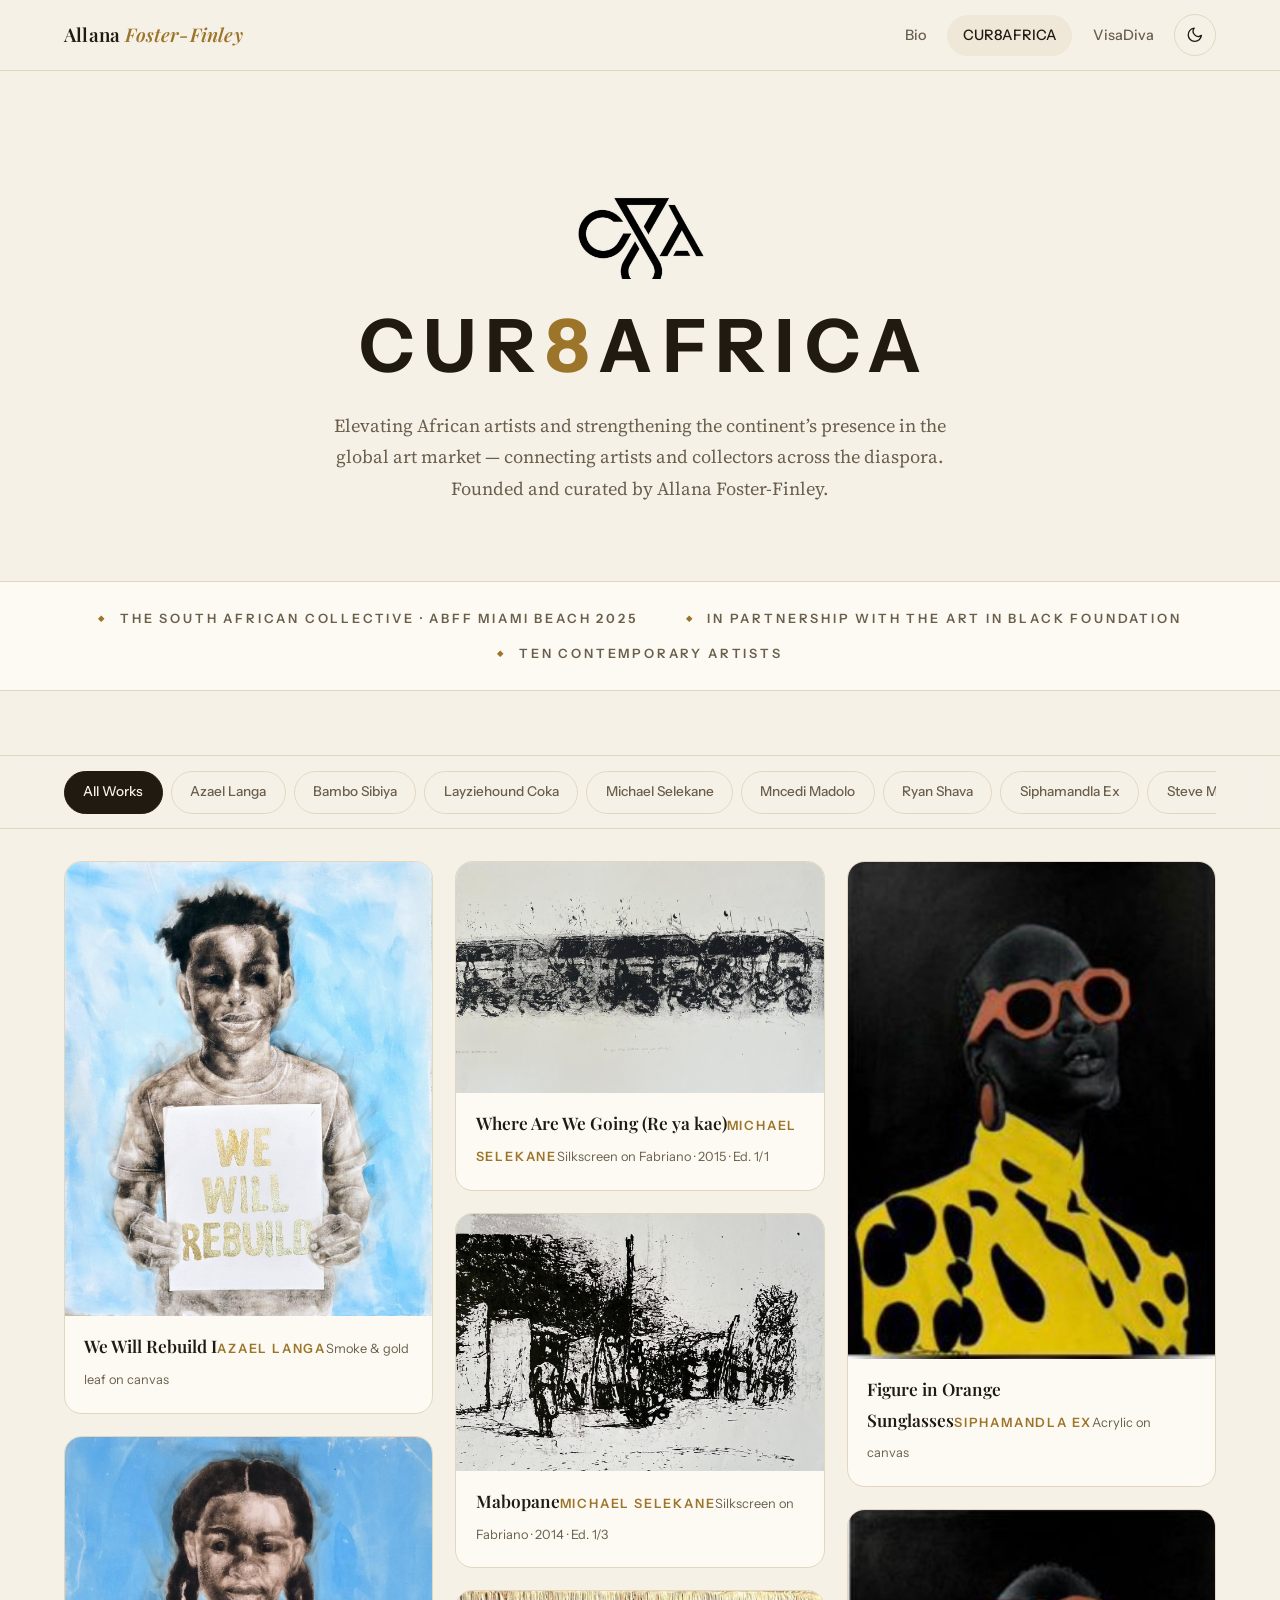
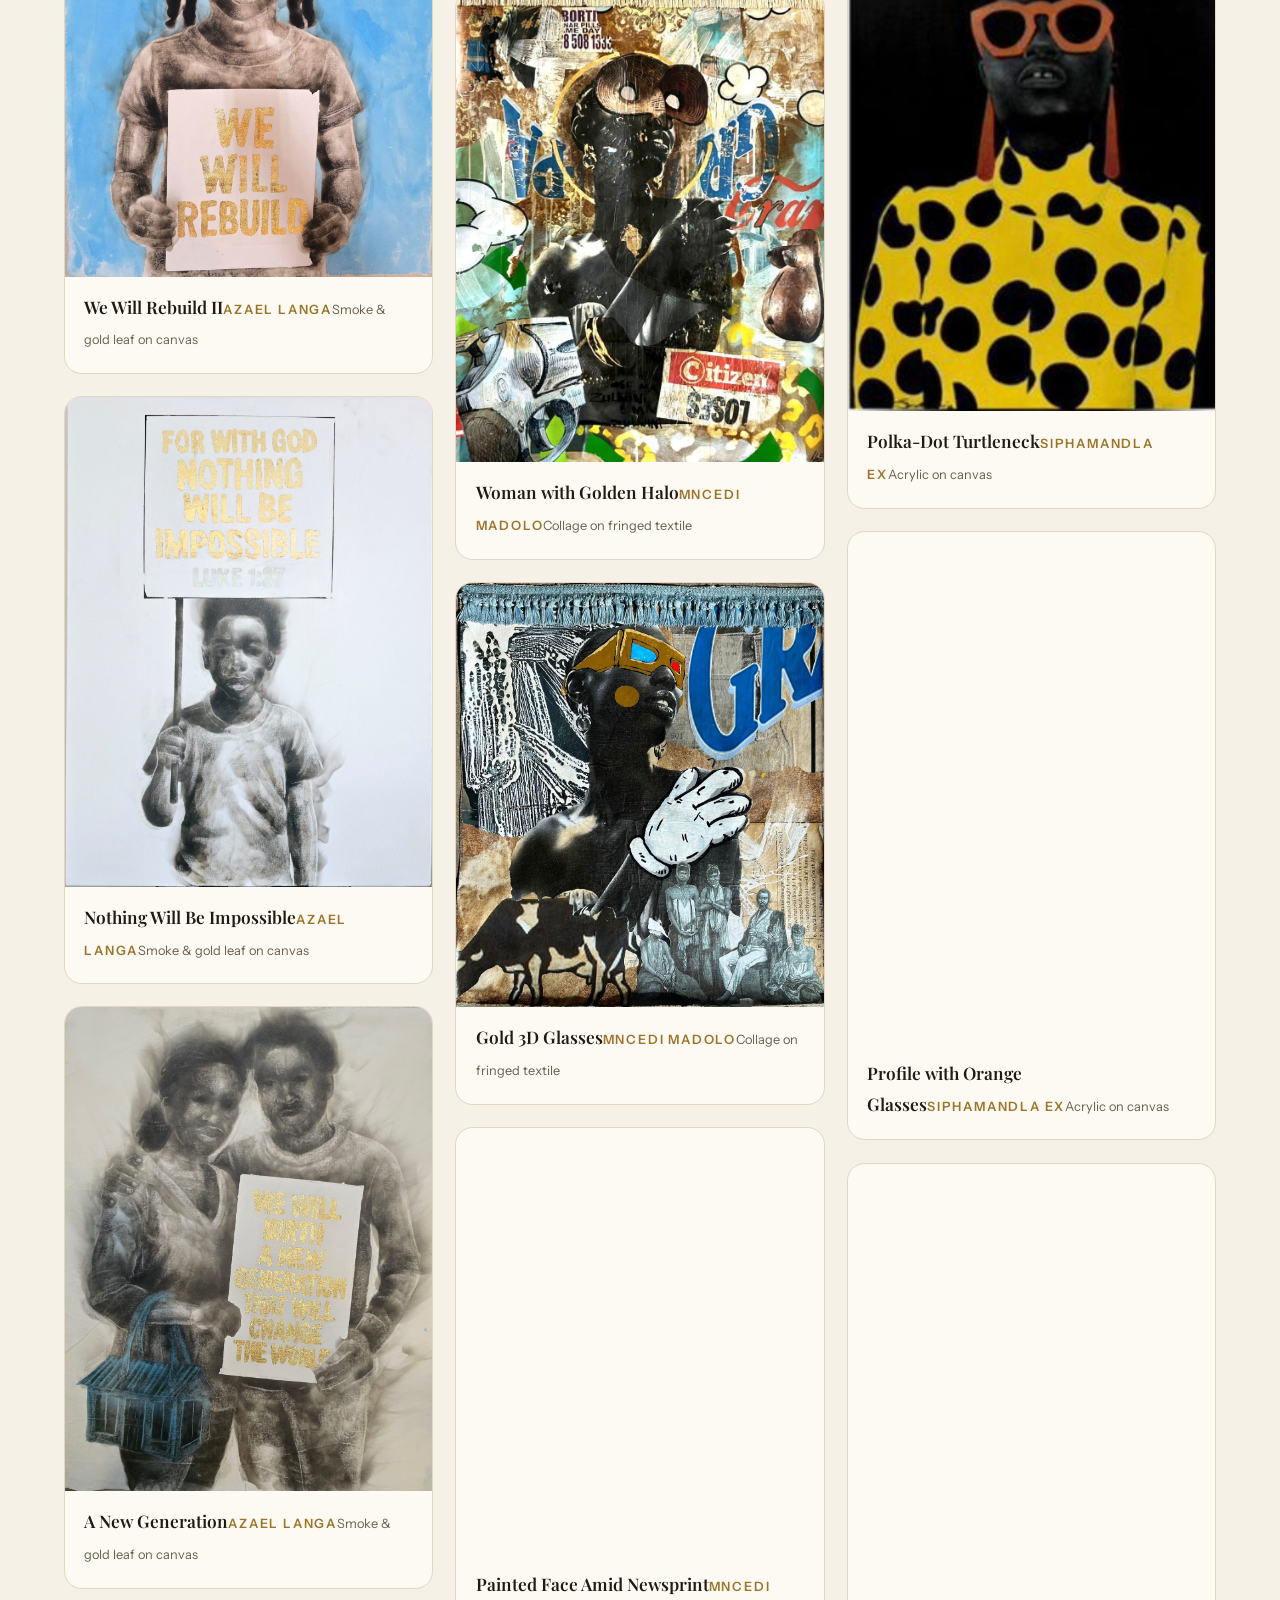
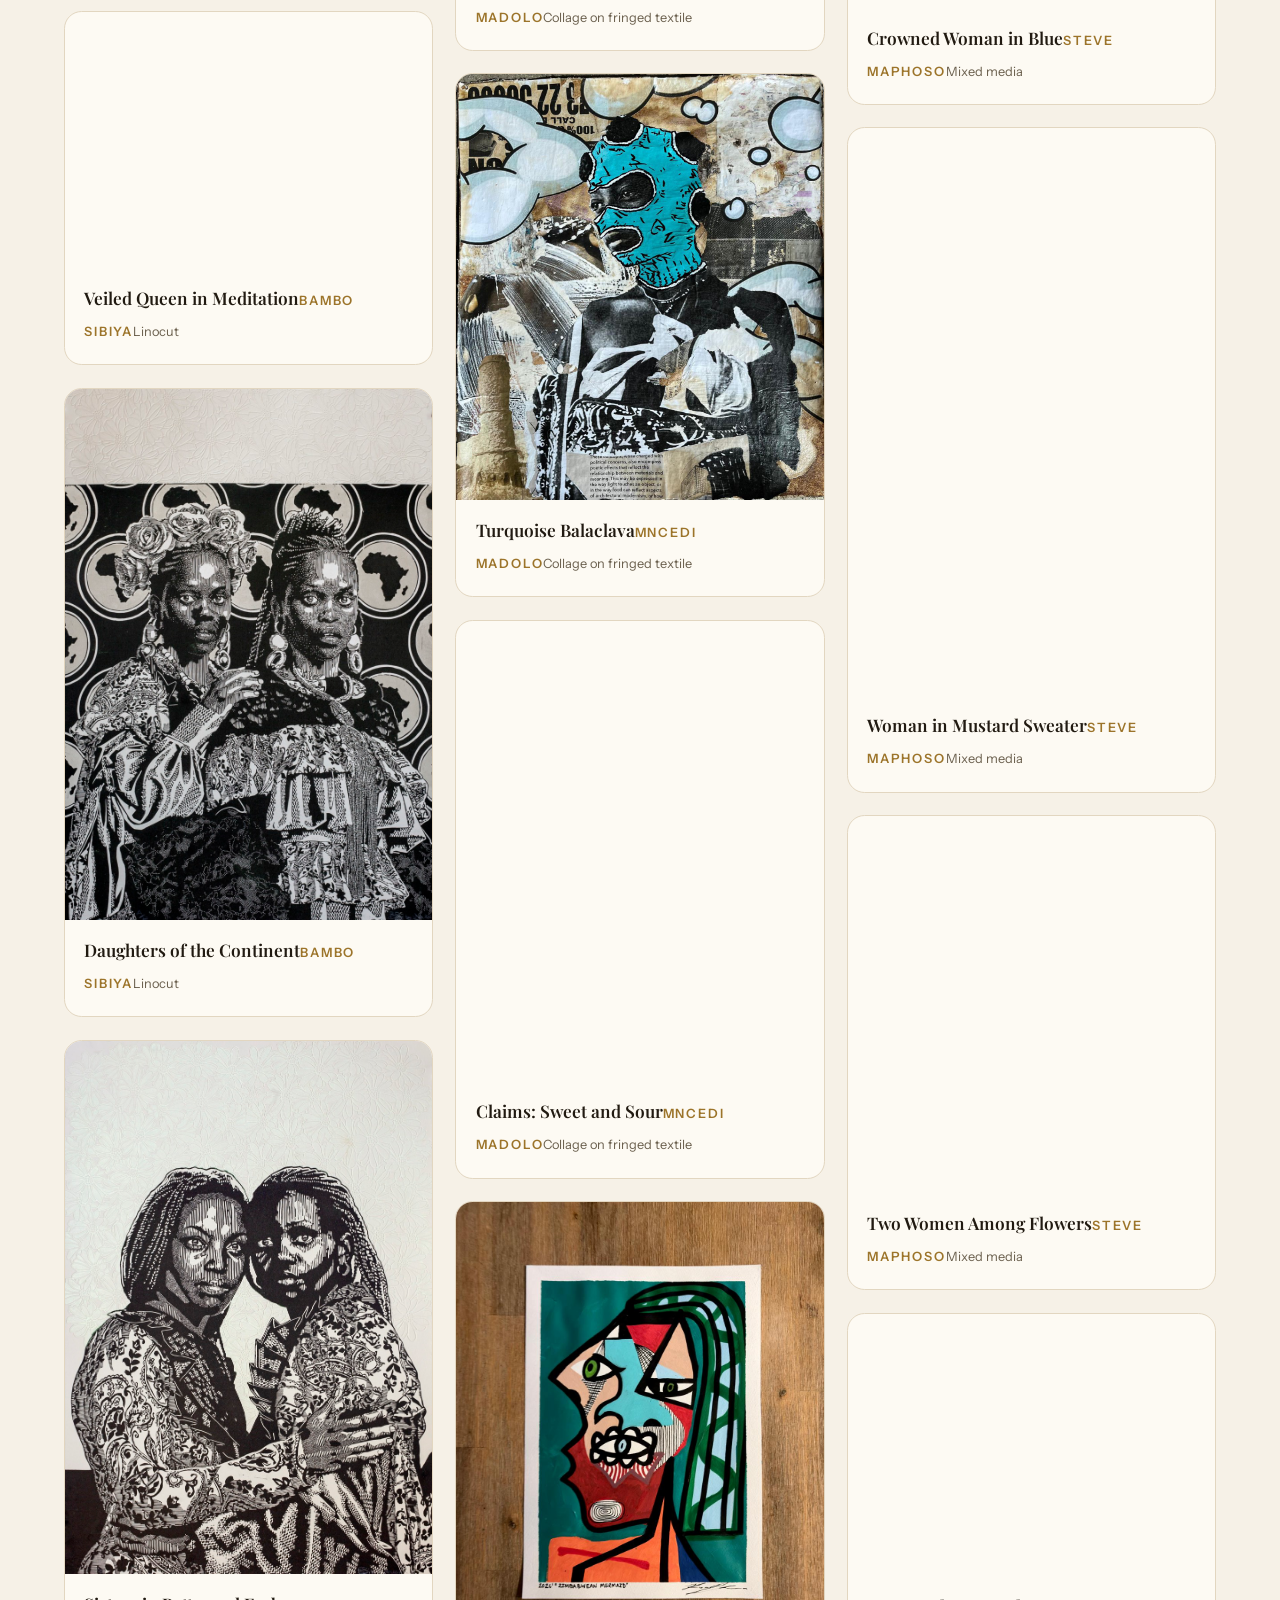
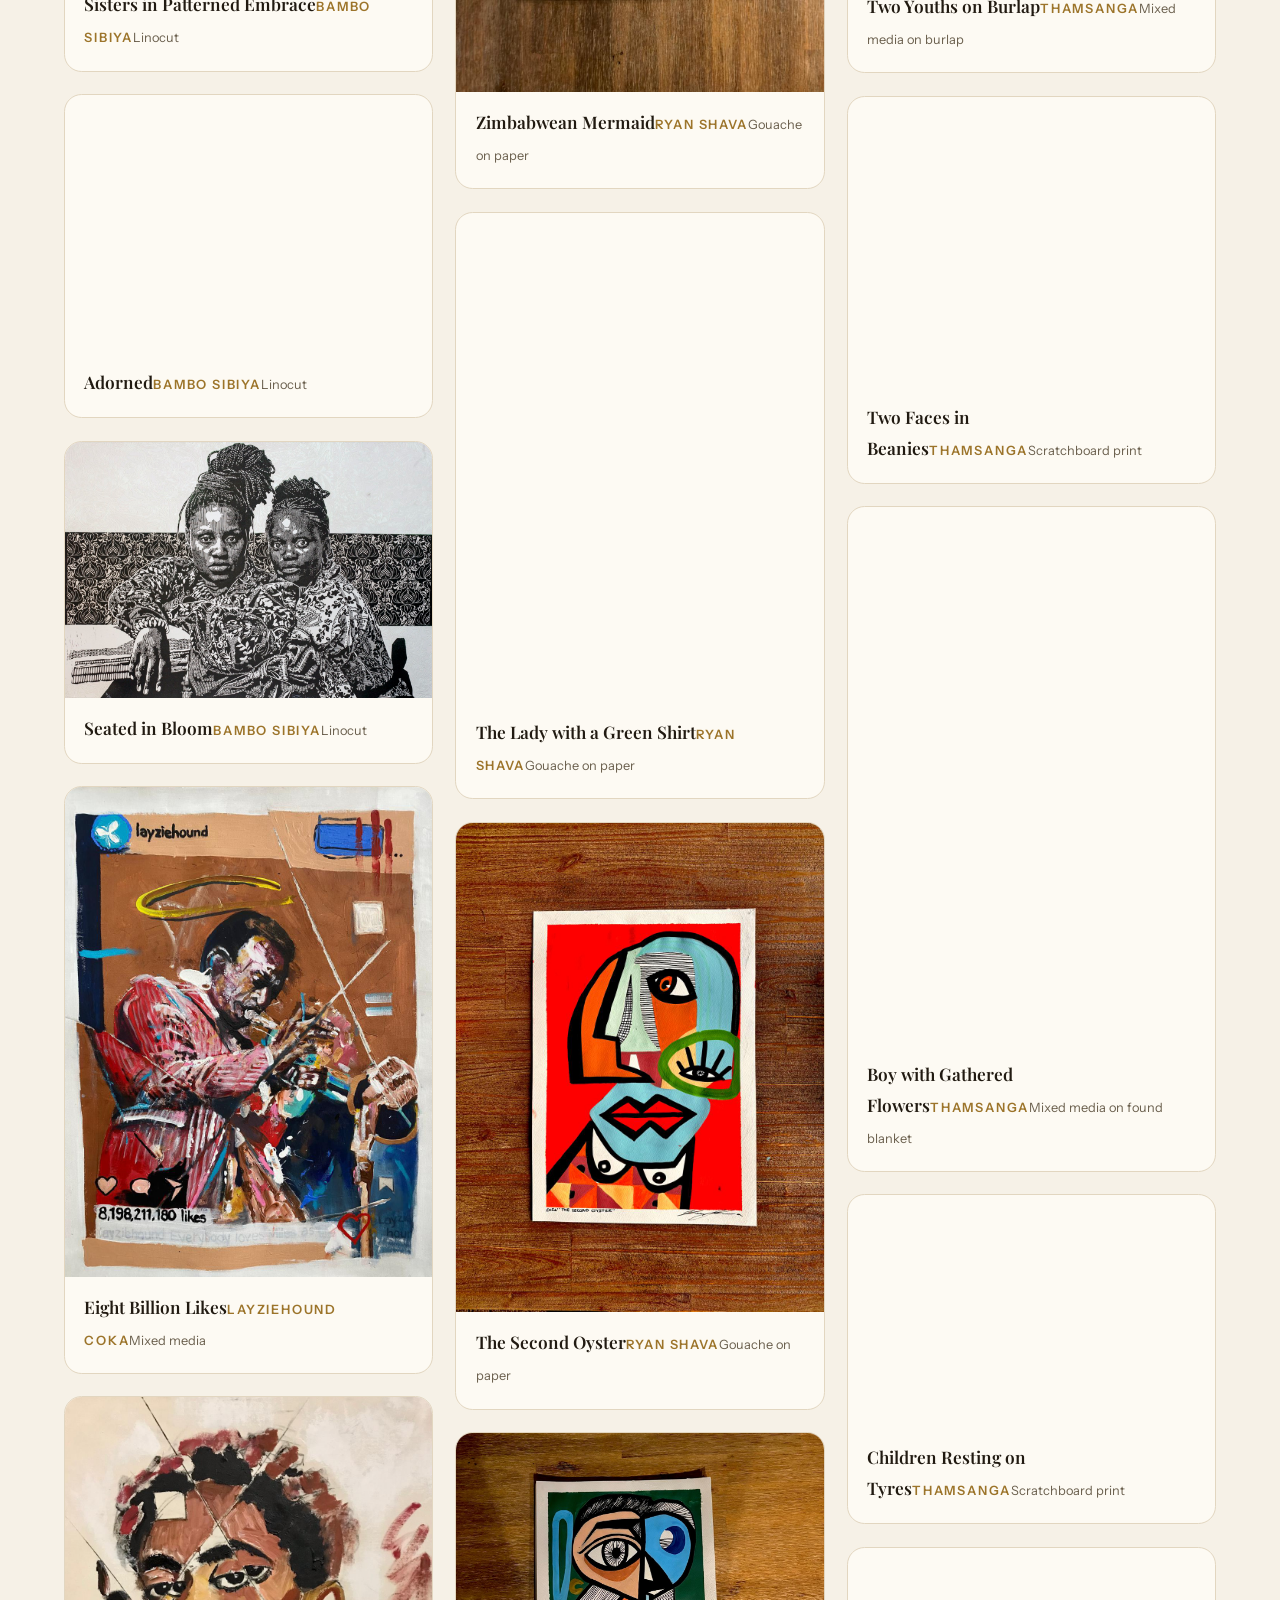
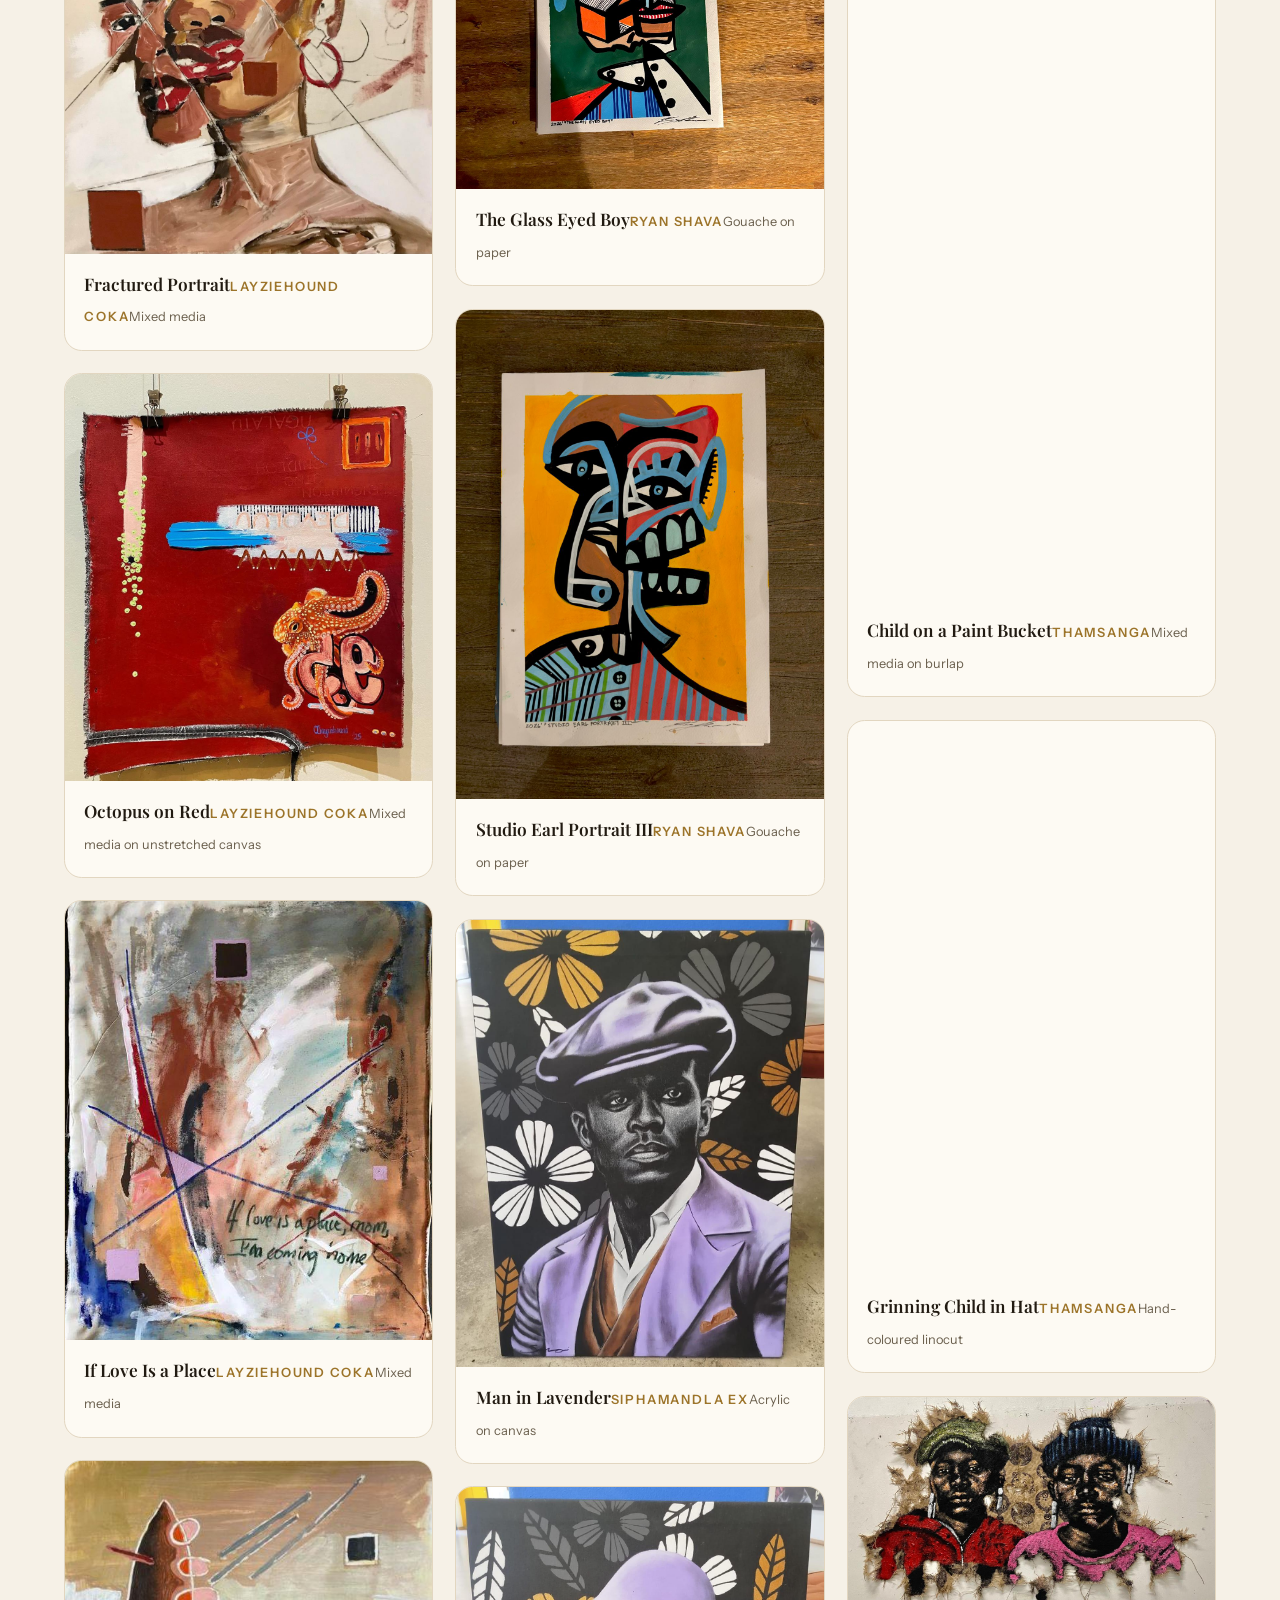
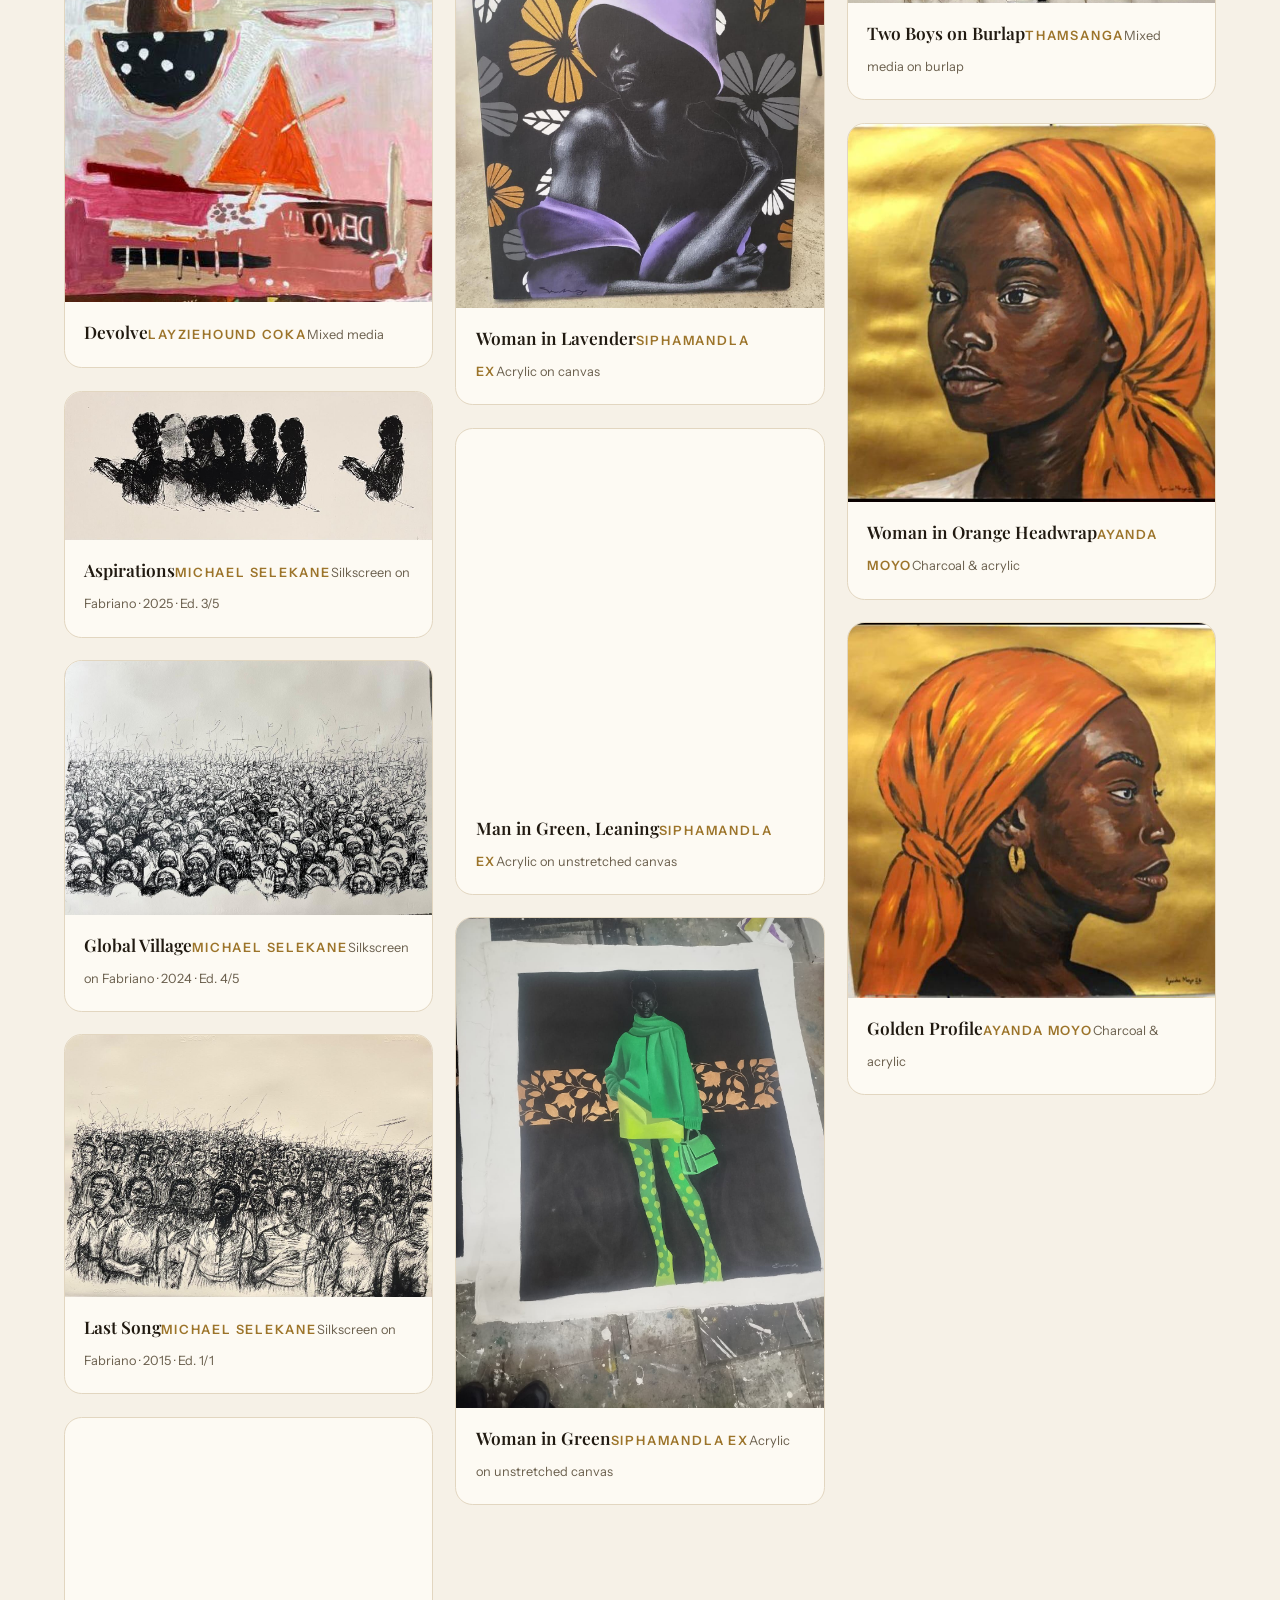
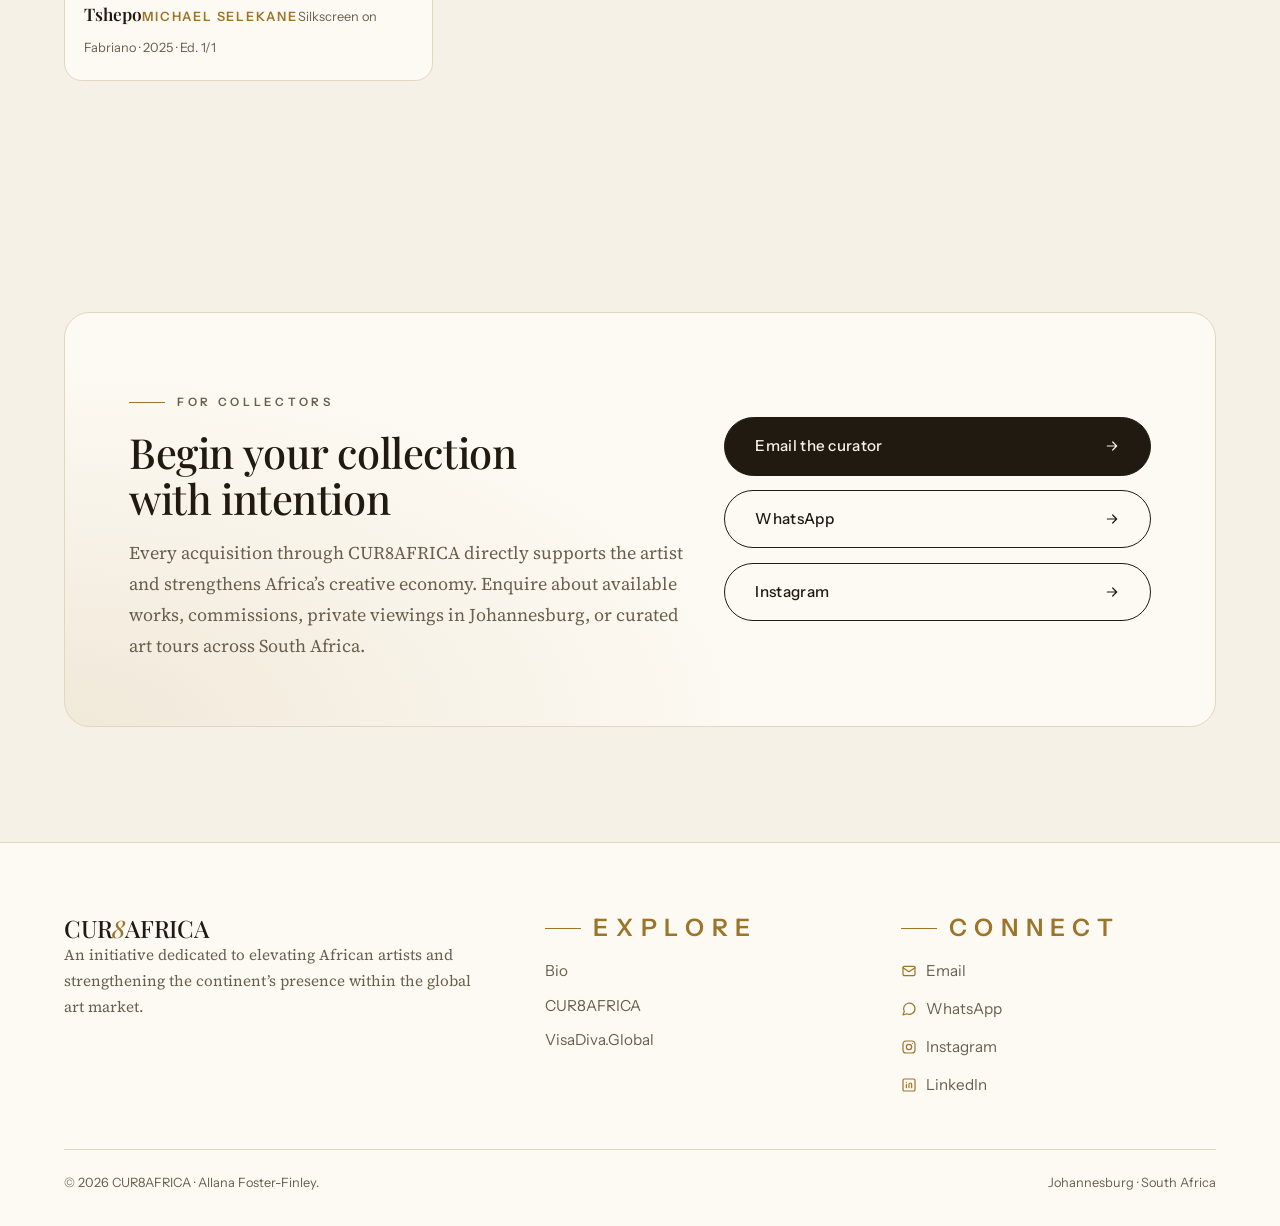
==== commit 4af0a057: "Point social share URLs at GitHub Pages Co-Authored-By: Claude Fable 5 <noreply@anthropic.com>" ====
--- a/cur8africa.html
+++ b/cur8africa.html
@@ -5,19 +5,19 @@
   <meta name="viewport" content="width=device-width, initial-scale=1">
   <title>CUR8AFRICA — Contemporary African Art, Curated by Allana Foster-Finley</title>
   <meta name="description" content="CUR8AFRICA connects African artists and collectors across the diaspora. Explore the collection — smoke paintings, linocuts, silkscreens and collage from ten contemporary artists.">
-  <!-- Social share cards. NOTE: update the og:url/og:image domain when the site deploys. -->
+  <!-- Social share cards. NOTE: update the og:url/og:image domain if a custom domain (e.g. allanafosterfinley.com) is attached. -->
   <meta property="og:type" content="website">
   <meta property="og:site_name" content="Allana Foster-Finley">
   <meta property="og:title" content="CUR8AFRICA — Contemporary African Art">
   <meta property="og:description" content="Ten contemporary African artists, one collection. Connecting artists and collectors across the diaspora — curated by Allana Foster-Finley.">
-  <meta property="og:url" content="https://allanafosterfinley.com/cur8africa.html">
-  <meta property="og:image" content="https://allanafosterfinley.com/assets/brand/og-cur8.jpg">
+  <meta property="og:url" content="https://mlamarfinley.github.io/allana-foster-finley/cur8africa.html">
+  <meta property="og:image" content="https://mlamarfinley.github.io/allana-foster-finley/assets/brand/og-cur8.jpg">
   <meta property="og:image:width" content="1200">
   <meta property="og:image:height" content="630">
   <meta name="twitter:card" content="summary_large_image">
   <meta name="twitter:title" content="CUR8AFRICA — Contemporary African Art">
   <meta name="twitter:description" content="Ten contemporary African artists, one collection. Connecting artists and collectors across the diaspora — curated by Allana Foster-Finley.">
-  <meta name="twitter:image" content="https://allanafosterfinley.com/assets/brand/og-cur8.jpg">
+  <meta name="twitter:image" content="https://mlamarfinley.github.io/allana-foster-finley/assets/brand/og-cur8.jpg">
   <link rel="icon" href="assets/brand/favicon.svg" type="image/svg+xml">
   <link rel="preconnect" href="https://fonts.googleapis.com">
   <link rel="preconnect" href="https://fonts.gstatic.com" crossorigin>
